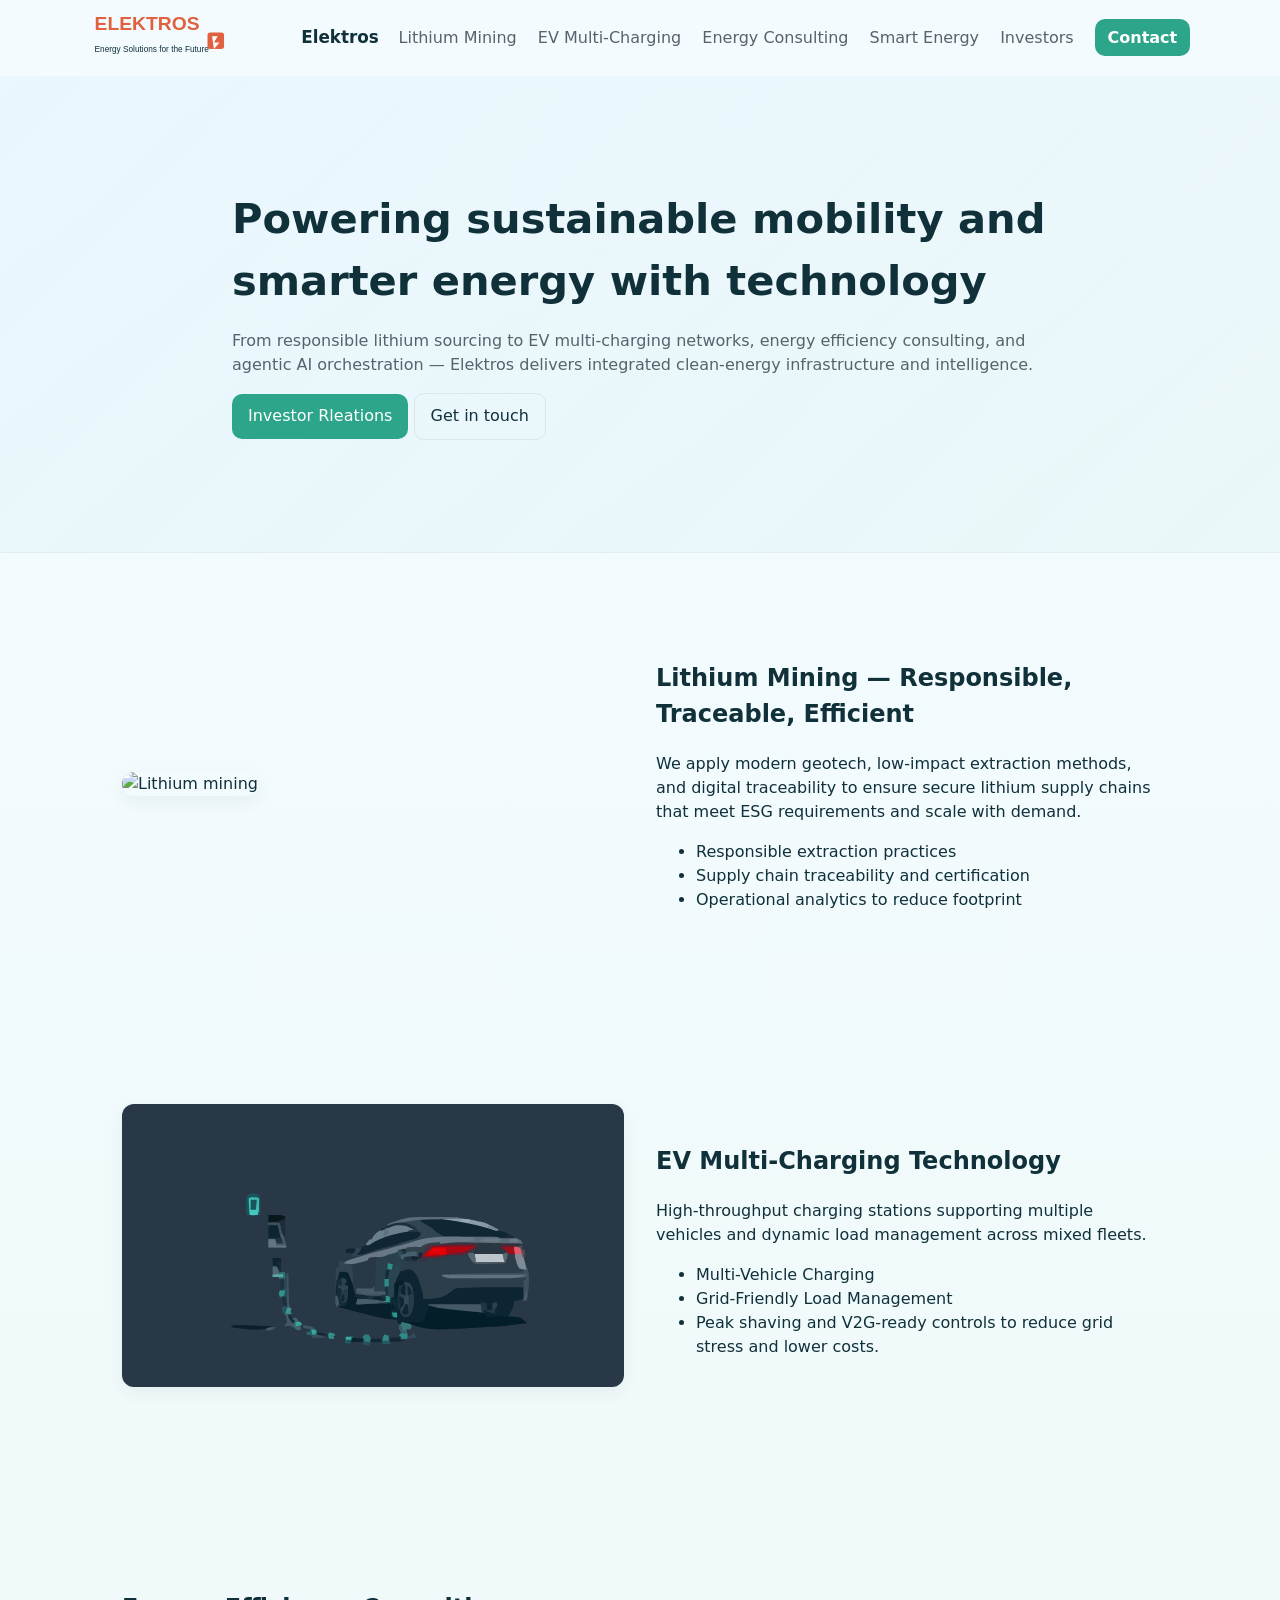
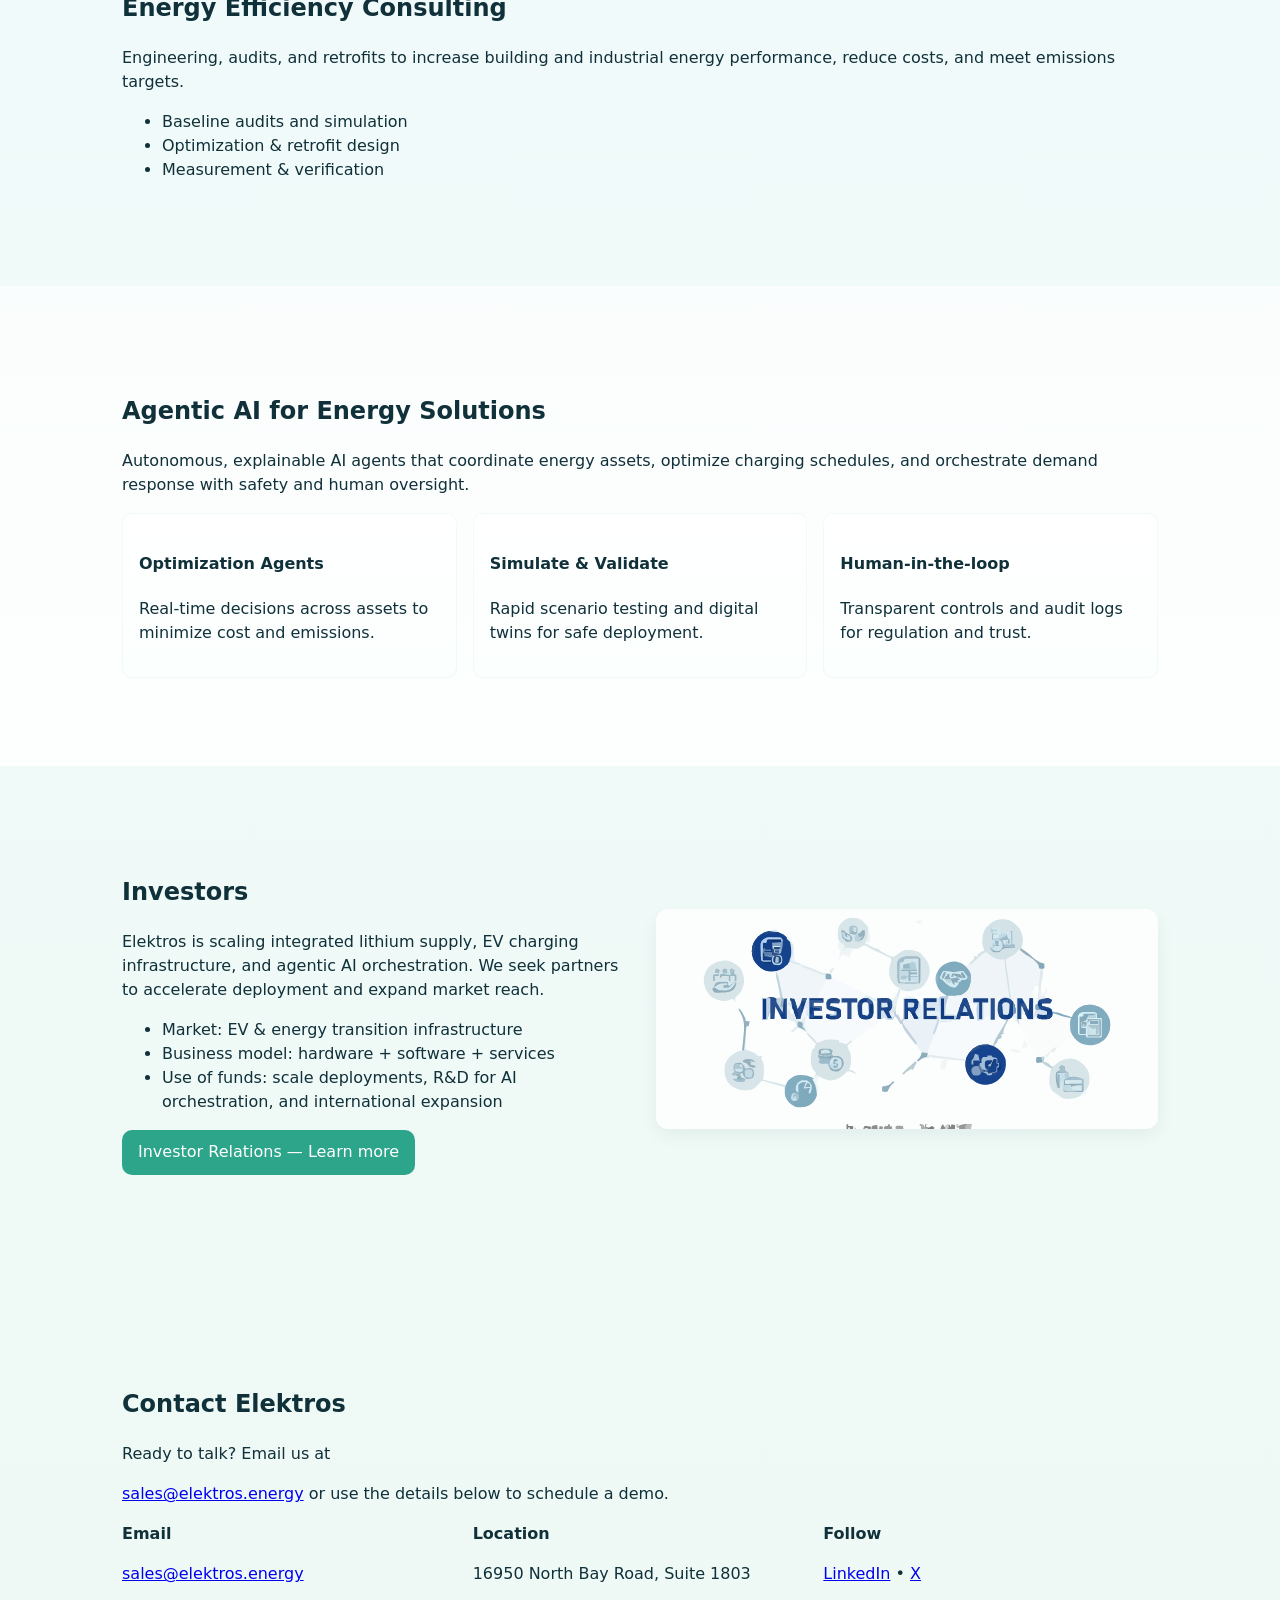
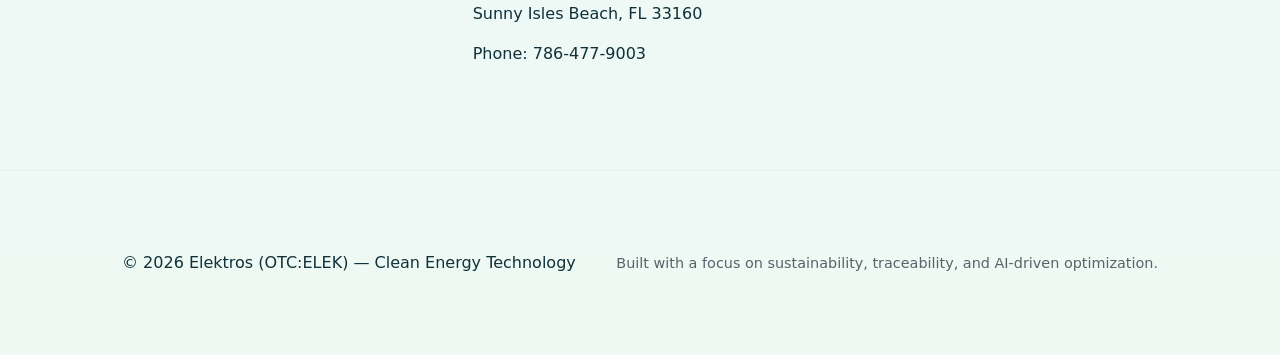
==== index.html @ c6bb8b25 "Replace 'Agentic AI' link with 'Smart Energy'" ====
<!doctype html>
<html lang="en">
<head>
  <meta charset="utf-8" />
  <meta name="viewport" content="width=device-width,initial-scale=1" />
  <title>Elektros — Clean Energy Technology</title>
  <meta name="description" content="Elektros — Lithium mining, EV multi-charging solutions, energy efficiency consulting, and agentic AI for energy optimization." />
  <link rel="stylesheet" href="assets/styles.css" />
  <link rel="icon" href="assets/favicon.svg" />
</head>
<body>
  <header class="site-header">
    <div class="container header-inner">
      <a class="brand" href="index.html">
        <img src="assets/logo.svg" alt="Elektros logo" class="logo" />
        <span class="brand-name">Elektros</span>
      </a>
      <nav class="nav">
        <a href="#lithium">Lithium Mining</a>
        <a href="#ev">EV Multi-Charging</a>
        <a href="#consulting">Energy Consulting</a>
        <a href="smart-energy.html">Smart Energy</a>
        <a href="investors.html">Investors</a>
        <a class="cta" href="#contact">Contact</a>
      </nav>
    </div>
  </header>

  <main>
    <section id="home" class="hero">
      <div class="container hero-inner">
        <h1>Powering sustainable mobility and smarter energy with technology</h1>
        <p class="lead">From responsible lithium sourcing to EV multi-charging networks, energy efficiency consulting, and agentic AI orchestration — Elektros delivers integrated clean-energy infrastructure and intelligence.</p>
        <div class="hero-cta">
          <a class="btn btn-primary" href="#investors">Investor Rleations</a>
          <a class="btn btn-outline" href="#contact">Get in touch</a>
        </div>
      </div>
    </section>

    <section id="lithium" class="section">
      <div class="container split">
        <div class="split-image" aria-hidden="true">
          <img src="assets/logo1.svg" alt="Lithium mining" />
        </div>
        <div class="split-content">
          <h2>Lithium Mining — Responsible, Traceable, Efficient</h2>
          <p>We apply modern geotech, low-impact extraction methods, and digital traceability to ensure secure lithium supply chains that meet ESG requirements and scale with demand.</p>
          <ul>
            <li>Responsible extraction practices</li>
            <li>Supply chain traceability and certification</li>
            <li>Operational analytics to reduce footprint</li>
          </ul>
        </div>
      </div>
    </section>

        <section id="ev" class="section">
      <div class="container split">
        <div class="split-image" aria-hidden="true">
          <img src="assets/ev-patent.svg" alt="EV charging" />
        </div>
        <div class="split-content">
          <h2>EV Multi-Charging Technology</h2>
          <p>High-throughput charging stations supporting multiple vehicles and dynamic load management across mixed fleets.</p>
          <ul>
            <li>Multi-Vehicle Charging</li>
            <li>Grid-Friendly Load Management</li>
            <li>Peak shaving and V2G-ready controls to reduce grid stress and lower costs.</li>
          </ul>
        </div>
      </div>
    </section>

    <section id="consulting" class="section">
      <div class="container">
        <h2>Energy Efficiency Consulting</h2>
        <p>Engineering, audits, and retrofits to increase building and industrial energy performance, reduce costs, and meet emissions targets.</p>
        <ul>
          <li>Baseline audits and simulation</li>
          <li>Optimization & retrofit design</li>
          <li>Measurement & verification</li>
        </ul>
      </div>
    </section>

    <section id="ai" class="section alt">
      <div class="container">
        <h2>Agentic AI for Energy Solutions</h2>
        <p>Autonomous, explainable AI agents that coordinate energy assets, optimize charging schedules, and orchestrate demand response with safety and human oversight.</p>
        <div class="features">
          <div class="feature">
            <h4>Optimization Agents</h4>
            <p>Real-time decisions across assets to minimize cost and emissions.</p>
          </div>
          <div class="feature">
            <h4>Simulate & Validate</h4>
            <p>Rapid scenario testing and digital twins for safe deployment.</p>
          </div>
          <div class="feature">
            <h4>Human-in-the-loop</h4>
            <p>Transparent controls and audit logs for regulation and trust.</p>
          </div>
        </div>
      </div>
    </section>

    <!-- Investors section (summary) -->
    <section id="investors" class="section investors-section">
      <div class="container split">
        <div class="split-content">
          <h2>Investors</h2>
          <p>Elektros is scaling integrated lithium supply, EV charging infrastructure, and agentic AI orchestration. We seek partners to accelerate deployment and expand market reach.</p>
          <ul>
            <li>Market: EV & energy transition infrastructure</li>
            <li>Business model: hardware + software + services</li>
            <li>Use of funds: scale deployments, R&D for AI orchestration, and international expansion</li>
          </ul>
          <p><a class="btn btn-primary" href="investors.html">Investor Relations — Learn more</a></p>
        </div>
        <div class="split-image" aria-hidden="true">
          <img src="assets/elek-investors.svg" alt="Investors" />
        </div>
      </div>
    </section>

    <section id="contact" class="section contact">
      <div class="container">
        <h2>Contact Elektros</h2>
        <p>Ready to talk? Email us at <p><a href="mailto:sales@elektros.energy">sales@elektros.energy</a> or use the details below to schedule a demo.</p>
        <div class="contact-grid">
          <div>
            <strong>Email</strong>
            <p><a href="mailto:sales@elektros.energy">sales@elektros.energy</a></p>
          </div>
          <div>
            <strong>Location</strong>
            <p>16950 North Bay Road, Suite 1803</p><p></p>Sunny Isles Beach, FL 33160</p><p>Phone: 786-477-9003</p>
          </div>
          <div>
            <strong>Follow</strong>
            <p><a href="#" aria-label="LinkedIn">LinkedIn</a> • <a href="#" aria-label="Twitter">X</a></p>
          </div>
        </div>
      </div>
    </section>
  </main>

  <footer class="site-footer">
    <div class="container footer-inner">
      <p>© <span id="year"></span> Elektros (OTC:ELEK) — Clean Energy Technology</p>
      <p class="small">Built with a focus on sustainability, traceability, and AI-driven optimization.</p>
    </div>
  </footer>

  <script src="assets/script.js"></script>
</body>
</html>
---- assets/styles.css ----
:root{
  --bg:#f3fbff; /* very faint sky blue background */
  --card:#ffffff;
  --accent-1:#2ca58a; /* light green - primary energy/positive accent */
  --accent-2:#7cccf0; /* faint sky blue accent */
  --text:#10303a;
  --muted:#55636b;
  --radius:12px;
  --container:1100px;
  font-family: Inter, system-ui, -apple-system, "Segoe UI", Roboto, "Helvetica Neue", Arial;
}

*{box-sizing:border-box}
body{
  margin:0;
  color:var(--text);
  background:linear-gradient(180deg,var(--bg) 0%, #eef9f4 100%);
  -webkit-font-smoothing:antialiased;
  -moz-osx-font-smoothing:grayscale;
  line-height:1.5;
}

.container{
  max-width:var(--container);
  margin:0 auto;
  padding:2rem;
}

/* header */
.site-header{background:transparent; position:sticky; top:0; z-index:20}
.header-inner{display:flex;align-items:center;justify-content:space-between;padding:1rem 0}
.brand{display:flex;align-items:center;text-decoration:none;color:inherit}
.logo{height:44px;margin-right:.6rem}
.brand-name{font-weight:700;font-size:1.05rem}
.nav a{margin-left:1rem;text-decoration:none;color:var(--muted)}
.nav .cta{background:var(--accent-1);color:white;padding:.55rem .8rem;border-radius:10px;margin-left:1rem;font-weight:600}

/* hero */
.hero{padding:5rem 0;background:linear-gradient(135deg, rgba(124,204,240,0.08), rgba(44,165,138,0.04));border-bottom:1px solid rgba(16,48,58,0.04)}
.hero-inner{max-width:880px}
.hero h1{font-size:clamp(1.6rem,3.5vw,2.6rem);margin:0 0 .6rem}
.lead{color:var(--muted);margin-bottom:1rem}
.btn{display:inline-block;text-decoration:none;border-radius:10px;padding:.65rem 1rem}
.btn-primary{background:var(--accent-1);color:white}
.btn-outline{border:1px solid rgba(16,48,58,0.08);color:var(--text)}

/* sections */
.section{padding:3.5rem 0}
.section.alt{background:linear-gradient(180deg, rgba(255,255,255,0.7), rgba(255,255,255,0.9))}
.split{display:flex;gap:2rem;align-items:center}
.split-image img{width:100%;border-radius:12px;box-shadow:0 6px 18px rgba(16,48,58,0.06)}
.split-content{flex:1}
.split-image{flex:1}

/* cards */
.cards .card-grid{display:grid;grid-template-columns:repeat(auto-fit,minmax(220px,1fr));gap:1rem;margin-top:1rem}
.card{background:var(--card);padding:1rem;border-radius:12px;box-shadow:0 6px 18px rgba(16,48,58,0.04)}

/* features */
.features{display:flex;gap:1rem;flex-wrap:wrap}
.feature{flex:1;min-width:200px;background:linear-gradient(180deg,#fff,#fbfffe);padding:1rem;border-radius:10px;border:1px solid rgba(44,165,138,0.06)}

/* contact */
.contact-grid{display:grid;grid-template-columns:repeat(auto-fit,minmax(180px,1fr));gap:1rem;margin-top:1rem}

/* investors specific */
.investors-section .split-content ul {margin-top:1rem}
.investors-section .split-image img {max-height:220px;object-fit:cover}

/* footer */
.site-footer{padding:2rem 0;background:transparent;border-top:1px solid rgba(16,48,58,0.04)}
.footer-inner{display:flex;justify-content:space-between;align-items:center;gap:1rem;flex-wrap:wrap}
.small{color:var(--muted);font-size:.9rem}

/* responsive */
@media (max-width:900px){
  .split{flex-direction:column}
  .nav{display:none}
  .container{padding:1rem}
}
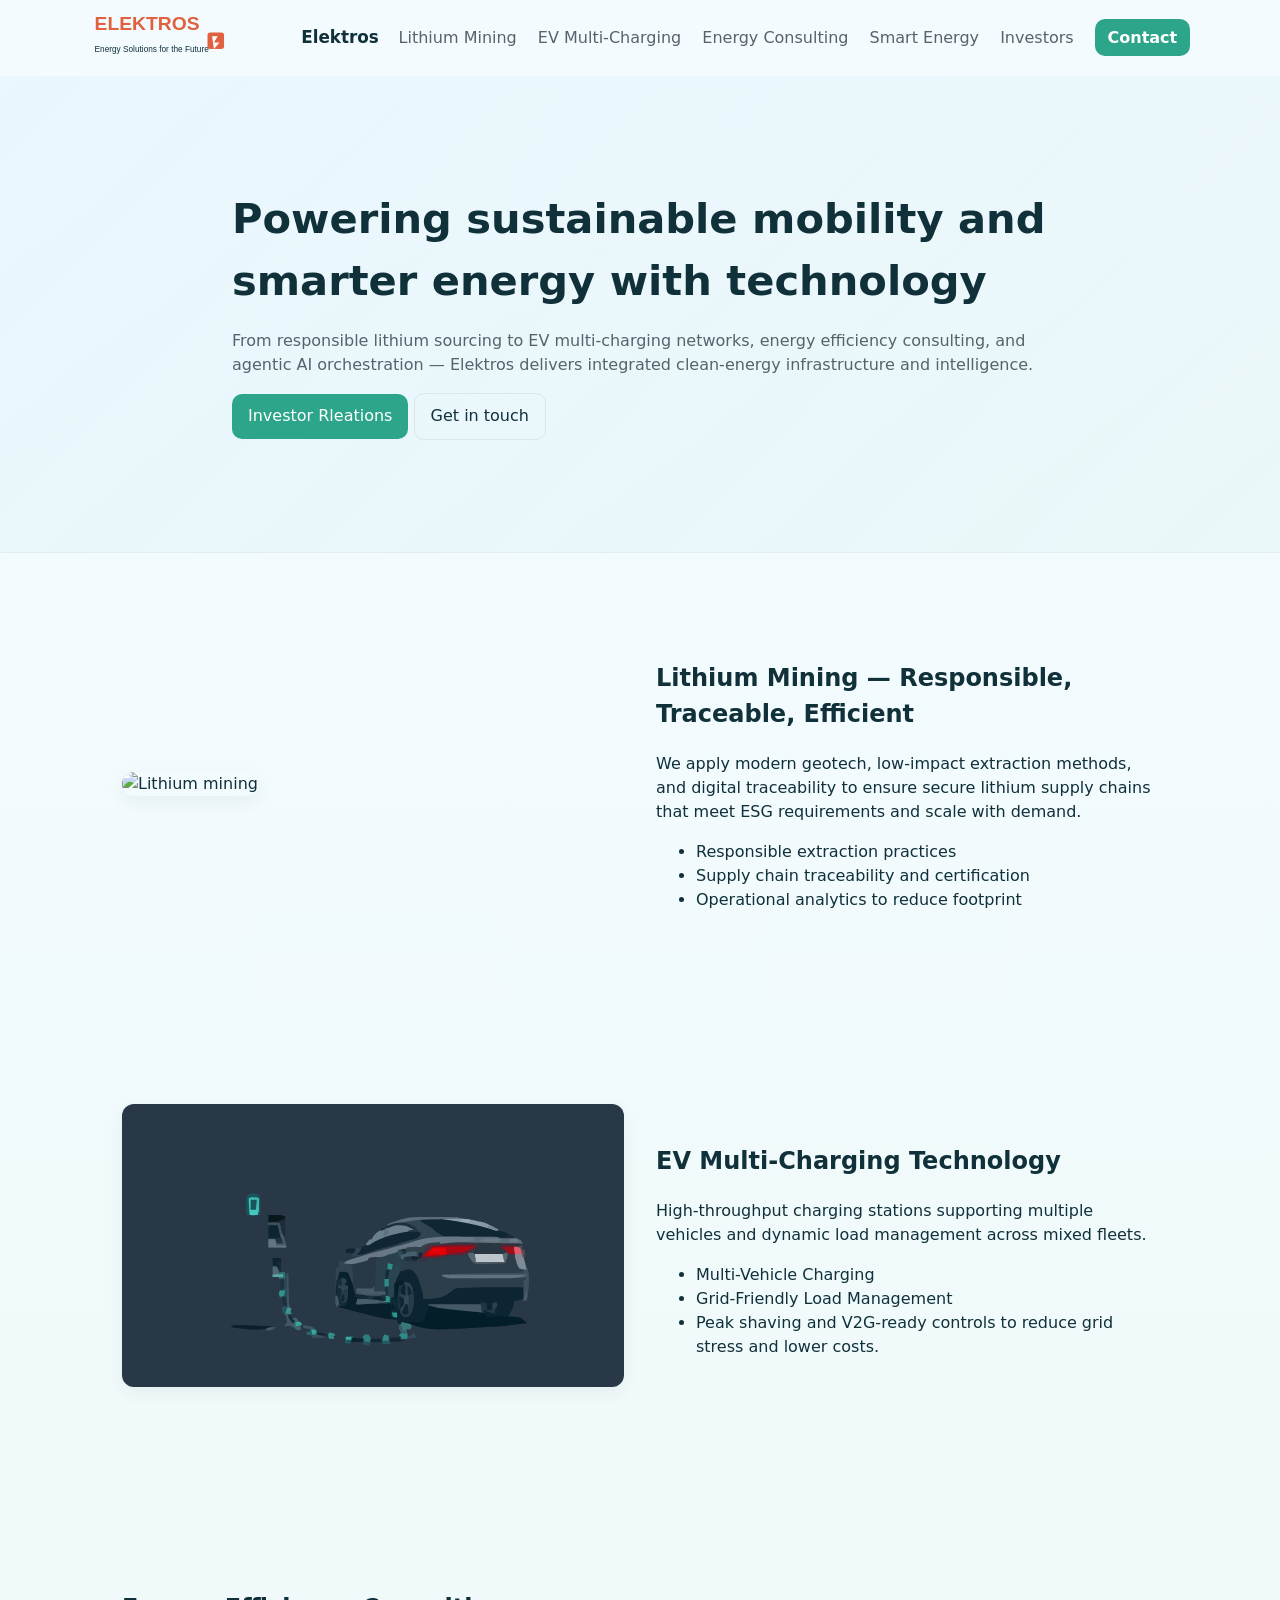
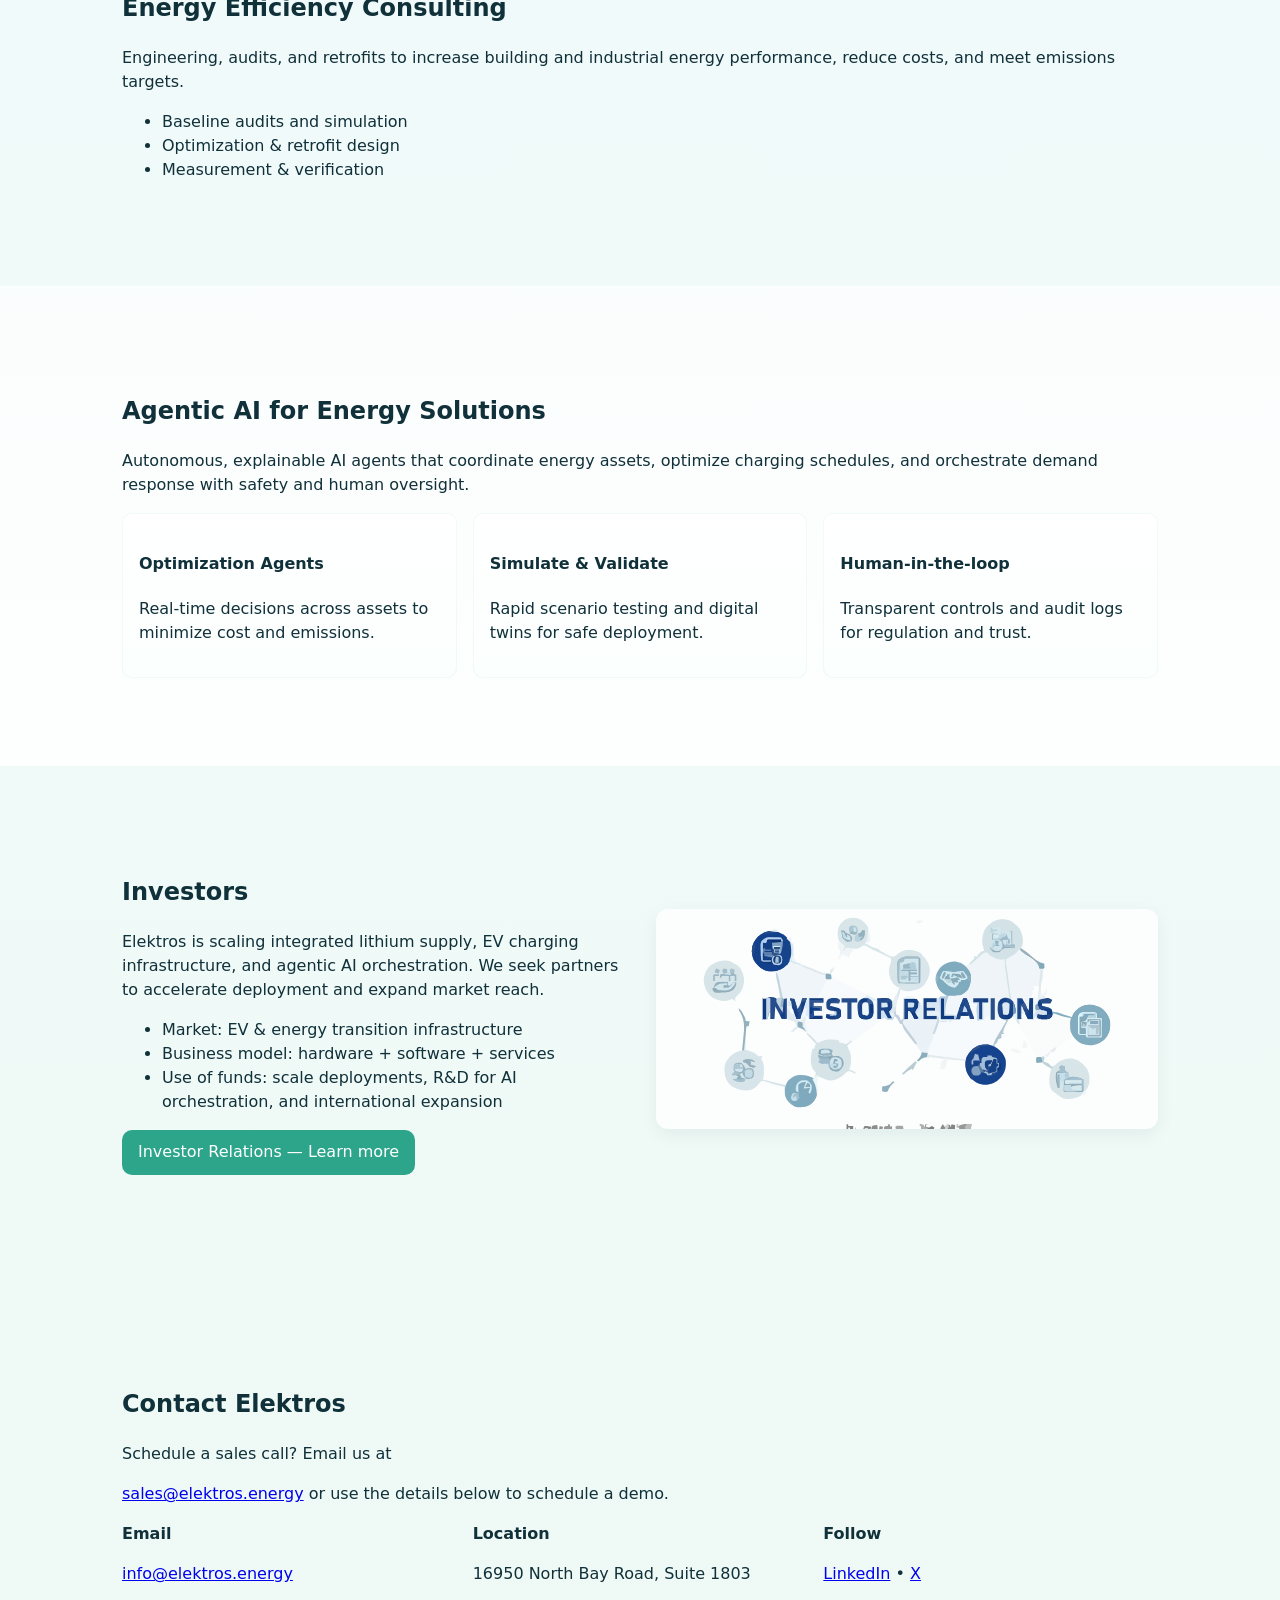
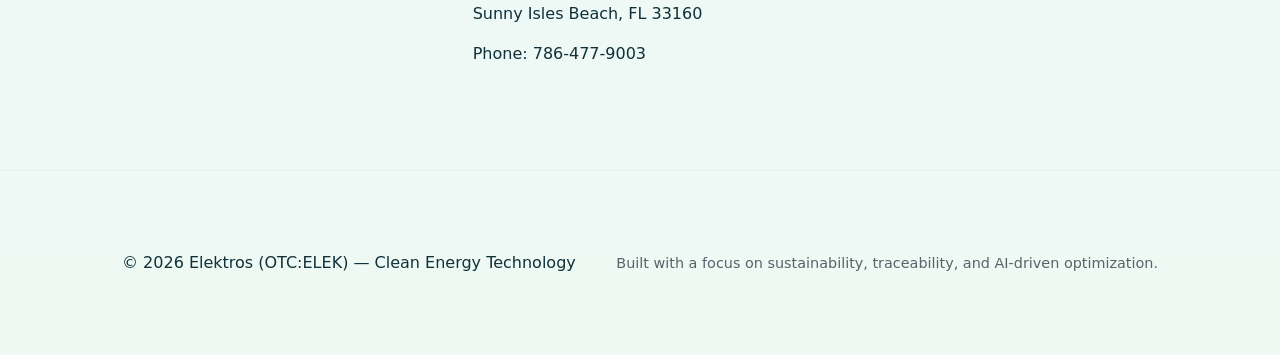
==== commit c43a7f32: "Update index.html" ====
--- a/index.html
+++ b/index.html
@@ -1,6 +1,15 @@
 <!doctype html>
 <html lang="en">
 <head>
+  <!-- Google tag (gtag.js) -->
+<script async src="https://www.googletagmanager.com/gtag/js?id=G-2PX22MKM0C"></script>
+<script>
+  window.dataLayer = window.dataLayer || [];
+  function gtag(){dataLayer.push(arguments);}
+  gtag('js', new Date());
+
+  gtag('config', 'G-2PX22MKM0C');
+</script>
   <meta charset="utf-8" />
   <meta name="viewport" content="width=device-width,initial-scale=1" />
   <title>Elektros — Clean Energy Technology</title>
@@ -127,11 +136,11 @@
     <section id="contact" class="section contact">
       <div class="container">
         <h2>Contact Elektros</h2>
-        <p>Ready to talk? Email us at <p><a href="mailto:sales@elektros.energy">sales@elektros.energy</a> or use the details below to schedule a demo.</p>
+        <p>Schedule a sales call? Email us at <p><a href="mailto:sales@elektros.energy">sales@elektros.energy</a> or use the details below to schedule a demo.</p>
         <div class="contact-grid">
           <div>
             <strong>Email</strong>
-            <p><a href="mailto:sales@elektros.energy">sales@elektros.energy</a></p>
+            <p><a href="mailto:elektrosinc@gmail.com">info@elektros.energy</a></p>
           </div>
           <div>
             <strong>Location</strong>
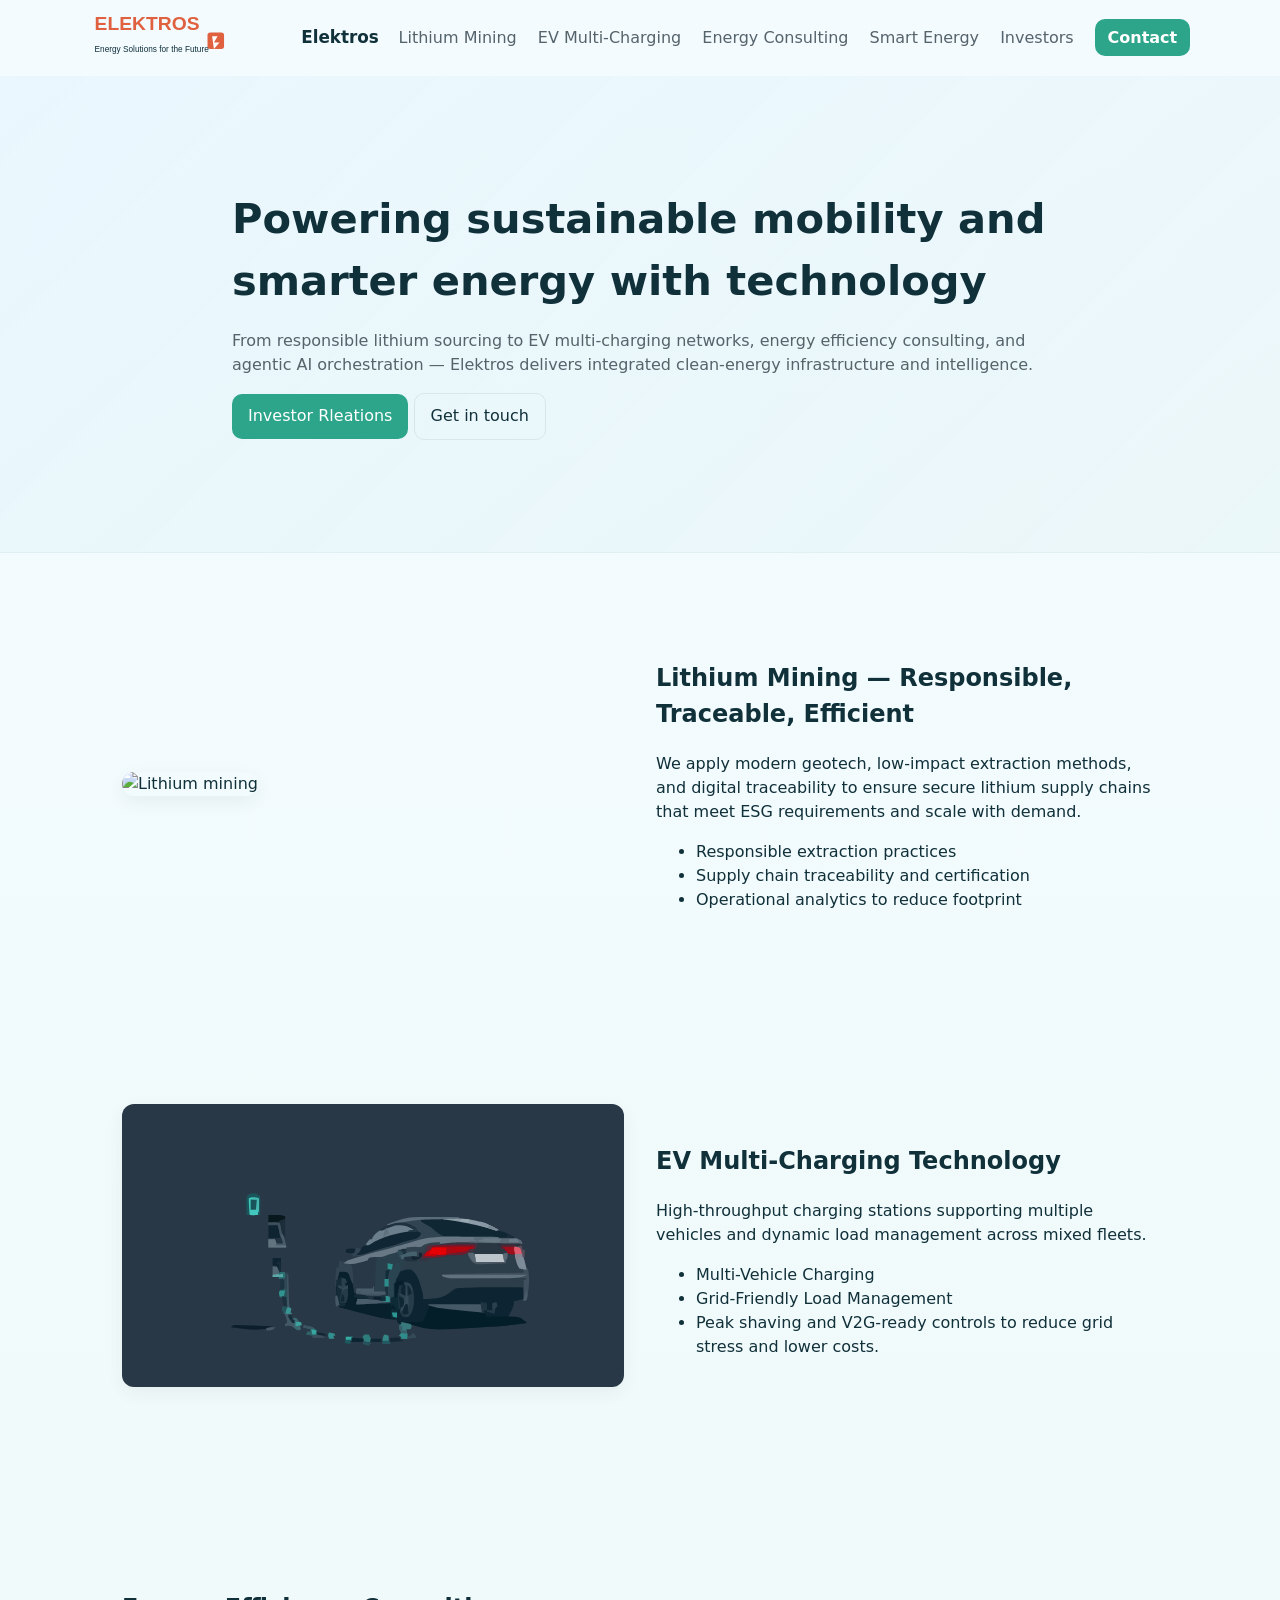
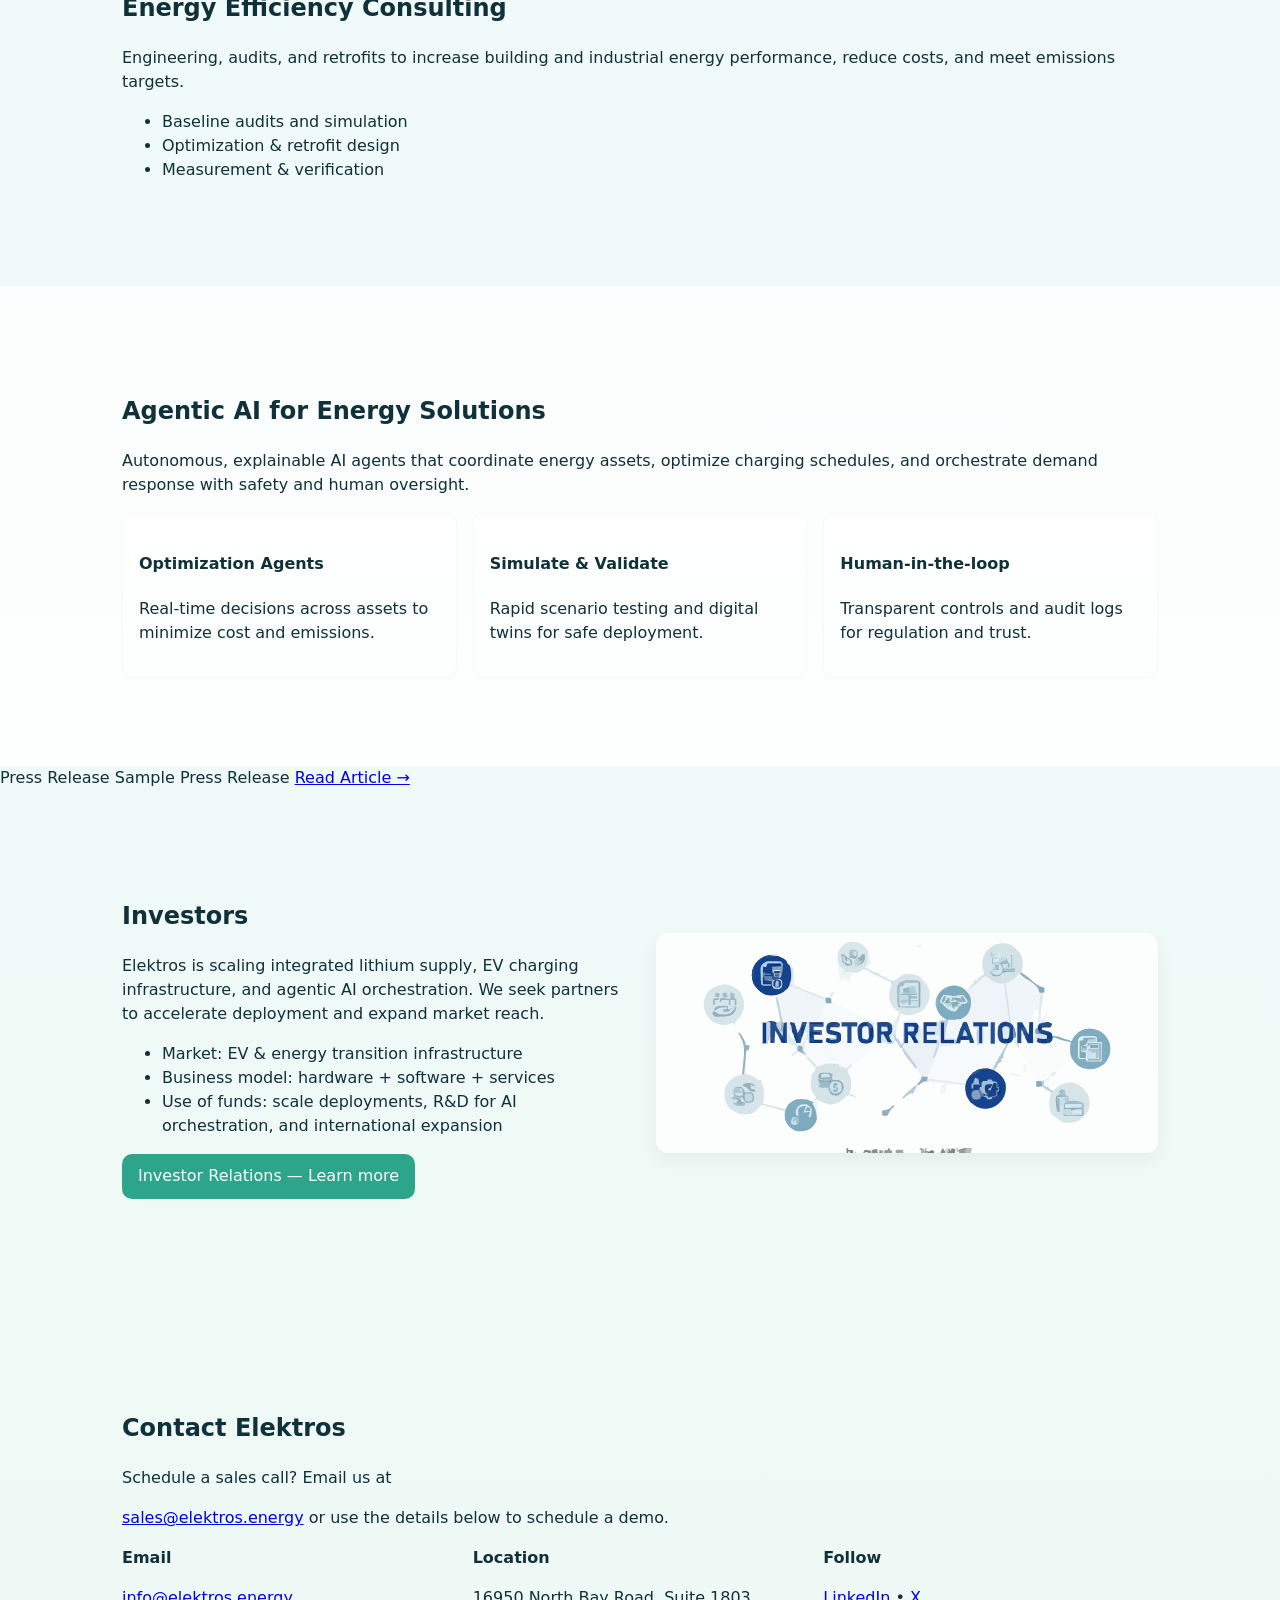
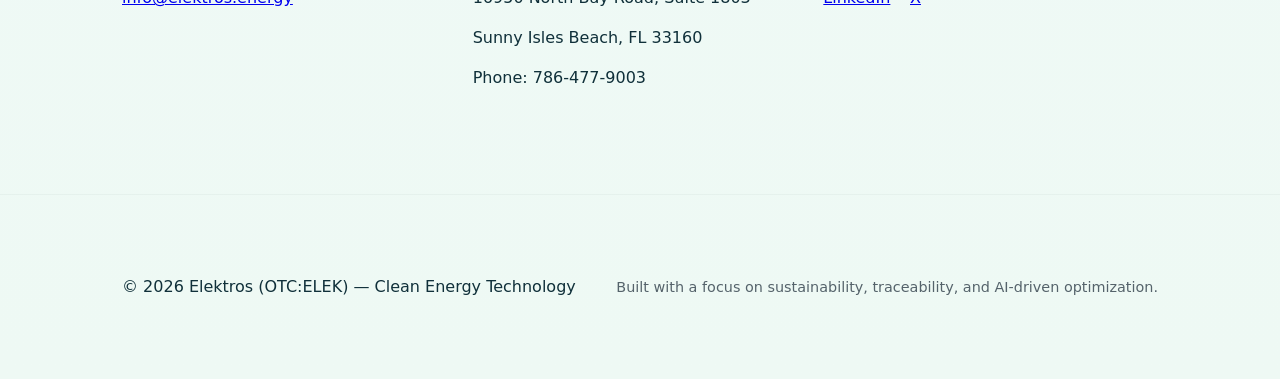
==== commit f3a7926c: "Add news and press release block to index.html" ====
--- a/index.html
+++ b/index.html
@@ -114,6 +114,13 @@
       </div>
     </section>
 
+    <!-- News & Press Release Block -->
+<div class="news-highlight-block">
+  <span class="news-tag">Press Release</span>
+  <span class="news-headline">Sample Press Release</span>
+  <a href="#" class="news-link" target="_blank" rel="noopener noreferrer">Read Article →</a>
+</div>
+    
     <!-- Investors section (summary) -->
     <section id="investors" class="section investors-section">
       <div class="container split">
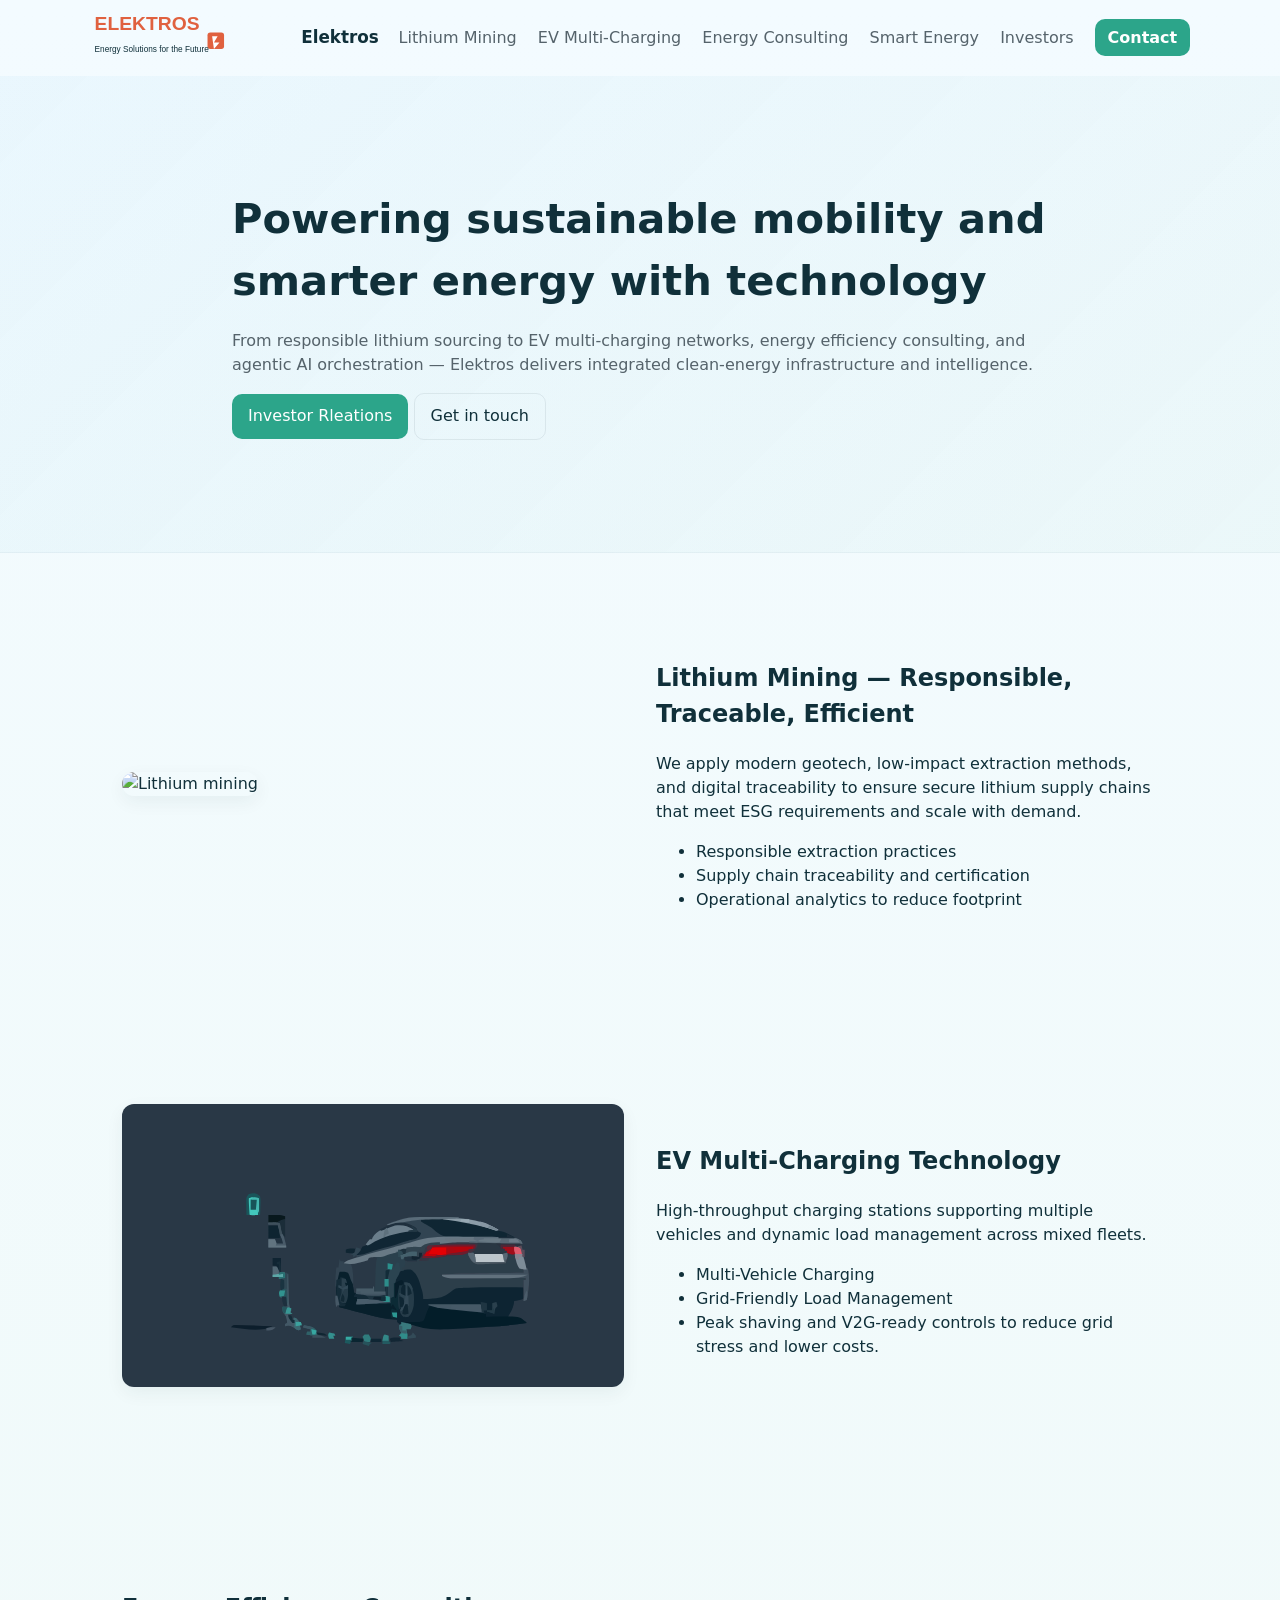
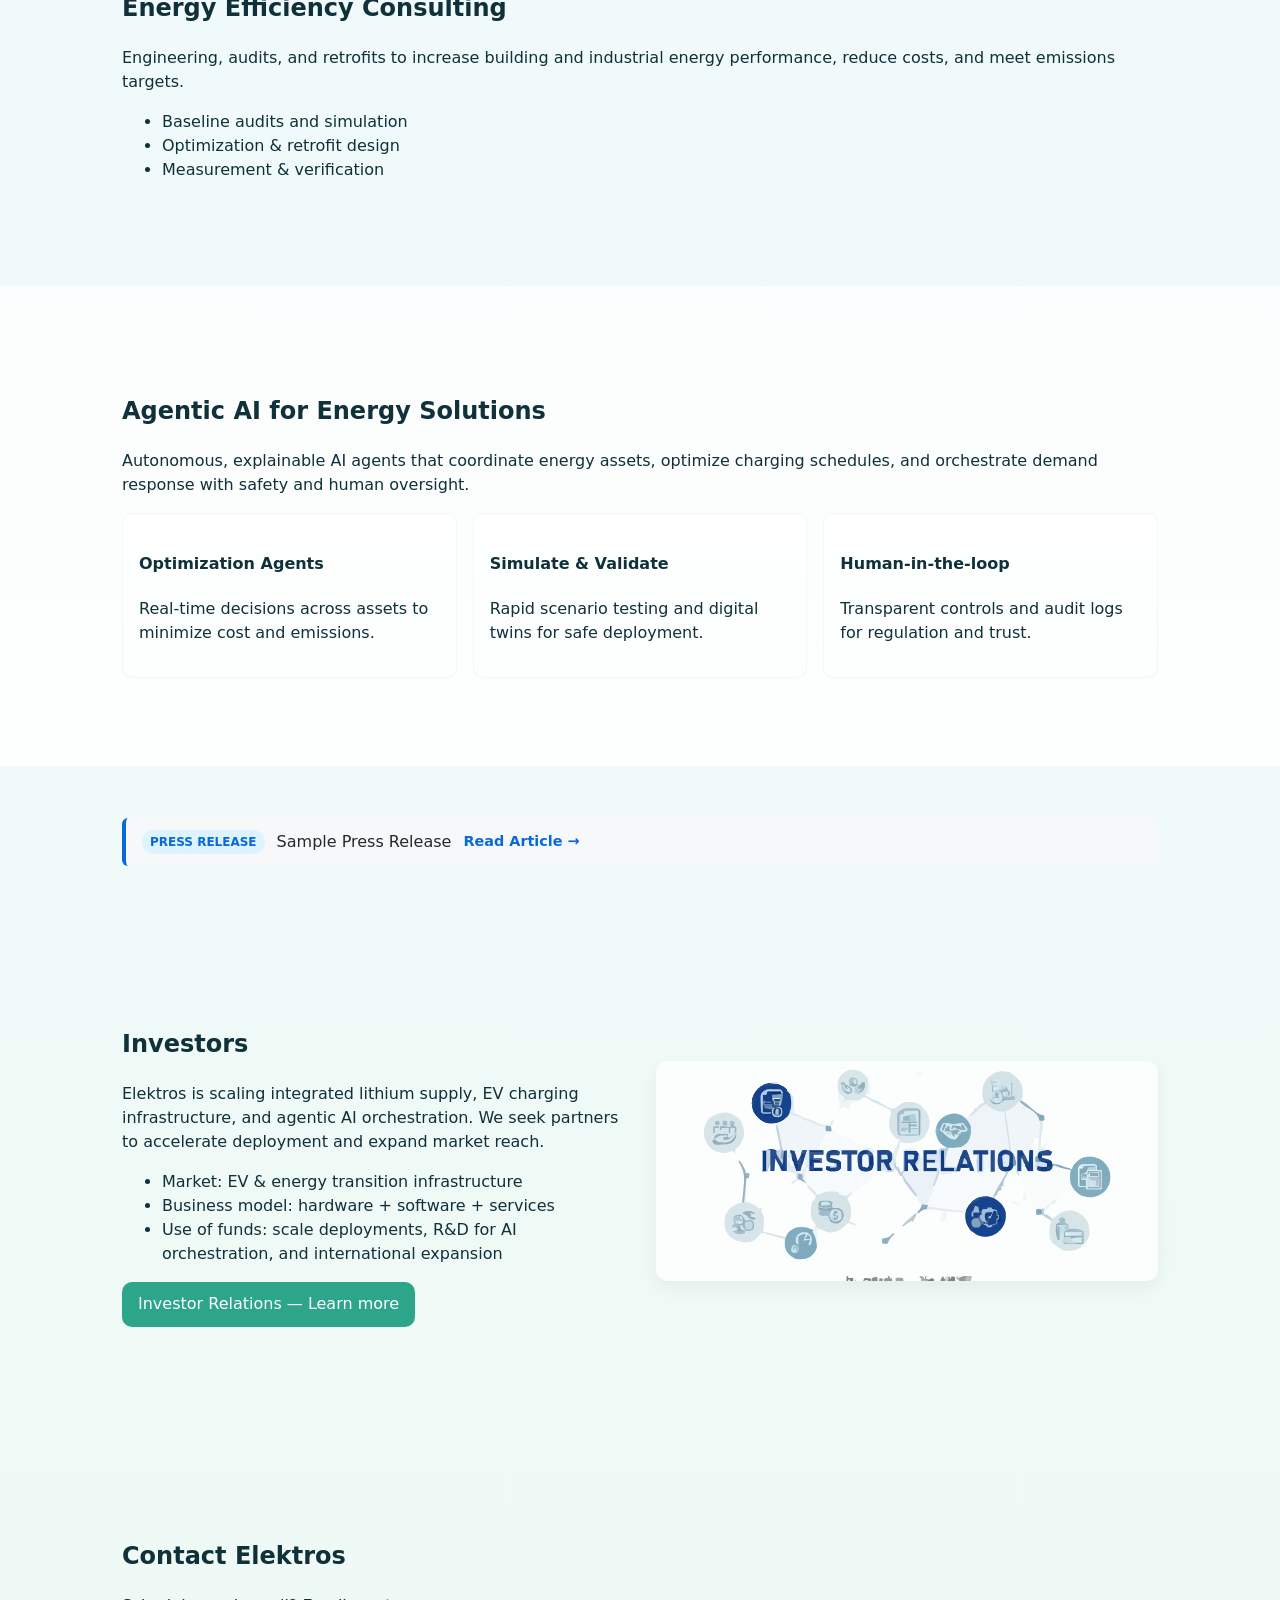
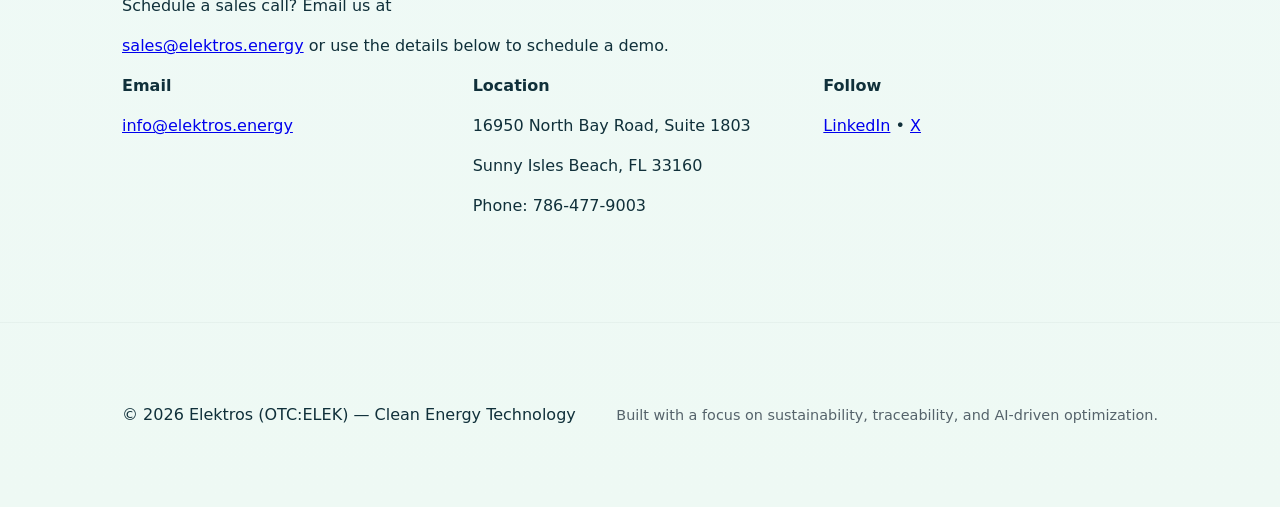
==== commit 03312e68: "Update news block with aligned press release container Replaced the old news block with a new, prope" ====
--- a/index.html
+++ b/index.html
@@ -114,11 +114,13 @@
       </div>
     </section>
 
-    <!-- News & Press Release Block -->
-<div class="news-highlight-block">
-  <span class="news-tag">Press Release</span>
-  <span class="news-headline">Sample Press Release</span>
-  <a href="#" class="news-link" target="_blank" rel="noopener noreferrer">Read Article →</a>
+<!-- News & Press Release Block (Properly Aligned Container) -->
+<div class="container">
+  <div style="display: flex; align-items: center; flex-wrap: wrap; gap: 12px; padding: 12px 16px; background-color: #f6f8fa; border-left: 4px solid #0969da; border-radius: 6px; margin: 20px 0;">
+    <span style="font-size: 0.75rem; font-weight: 600; text-transform: uppercase; background-color: #ddf4ff; color: #0969da; padding: 3px 8px; border-radius: 12px;">Press Release</span>
+    <span style="font-weight: 500; color: #24292f;">Sample Press Release</span>
+    <a href="#" target="_blank" rel="noopener noreferrer" style="color: #0969da; text-decoration: none; font-weight: 600; font-size: 0.9rem;">Read Article →</a>
+  </div>
 </div>
     
     <!-- Investors section (summary) -->
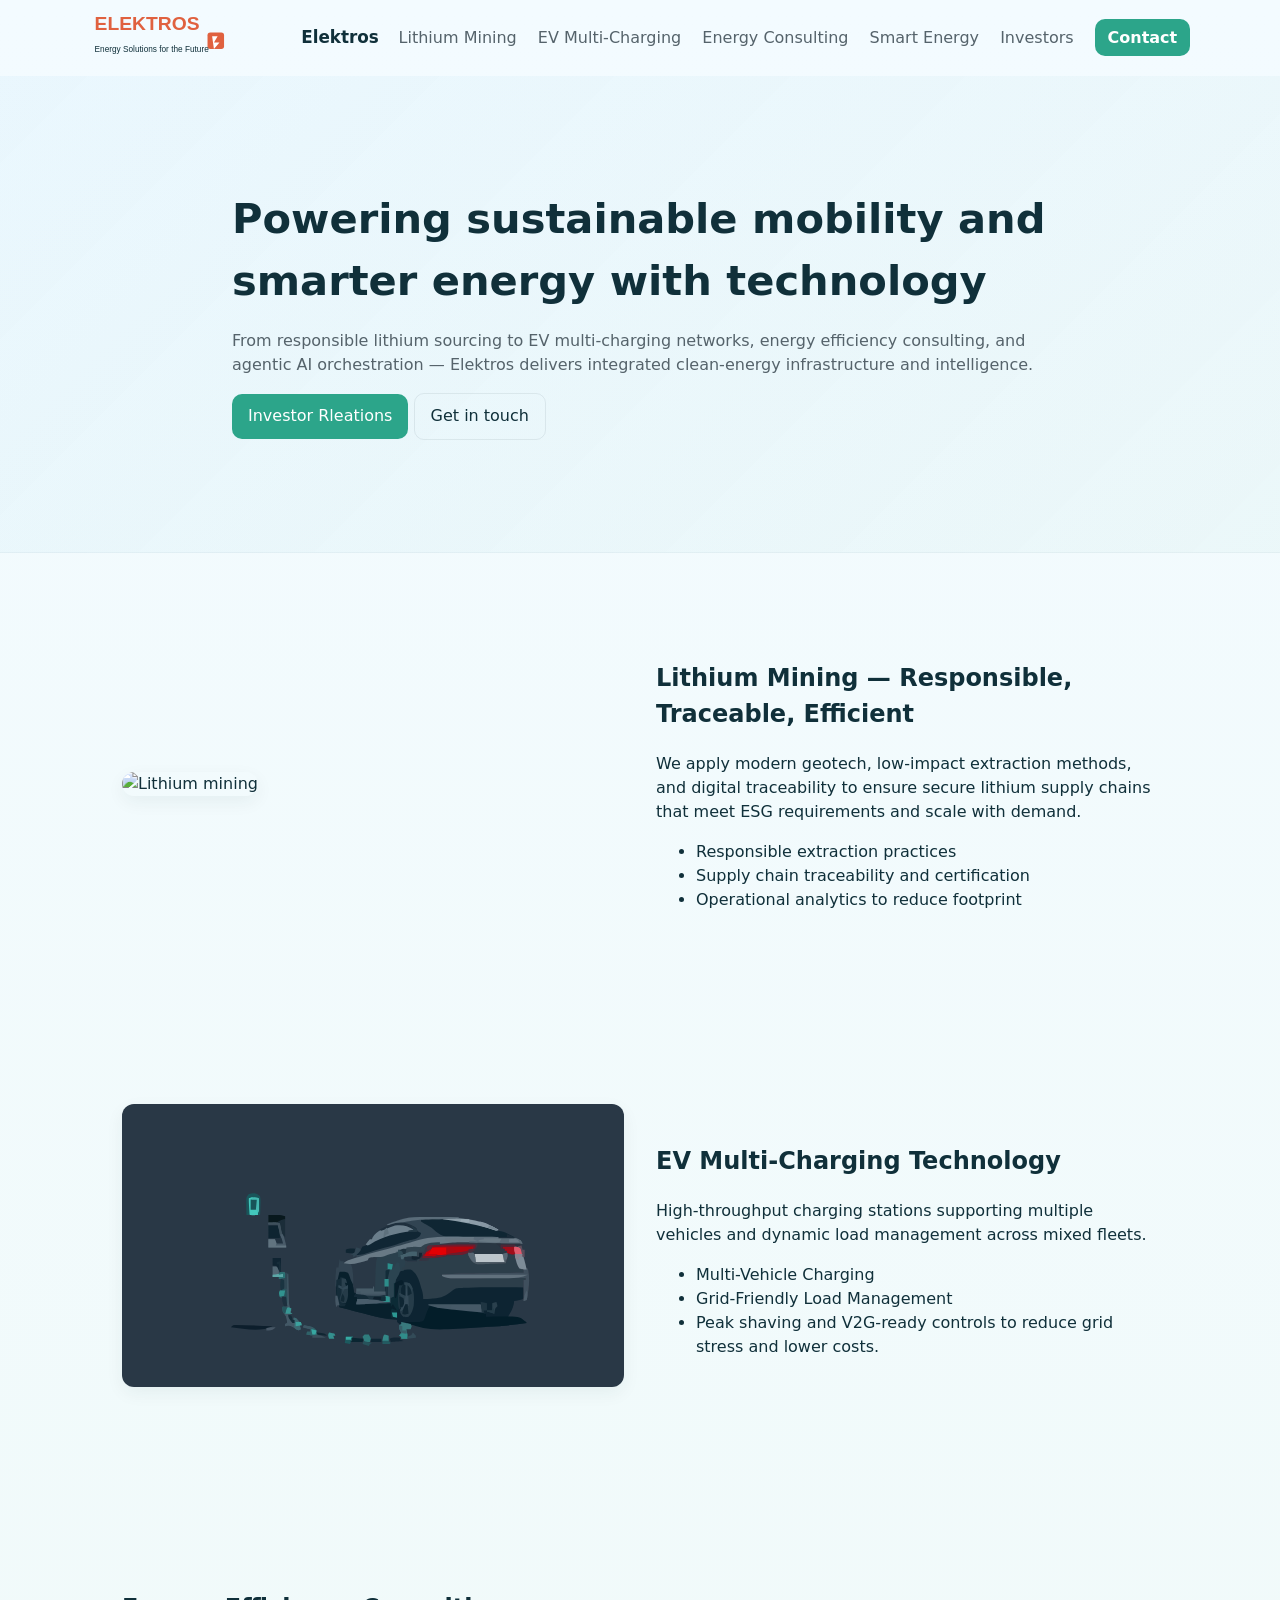
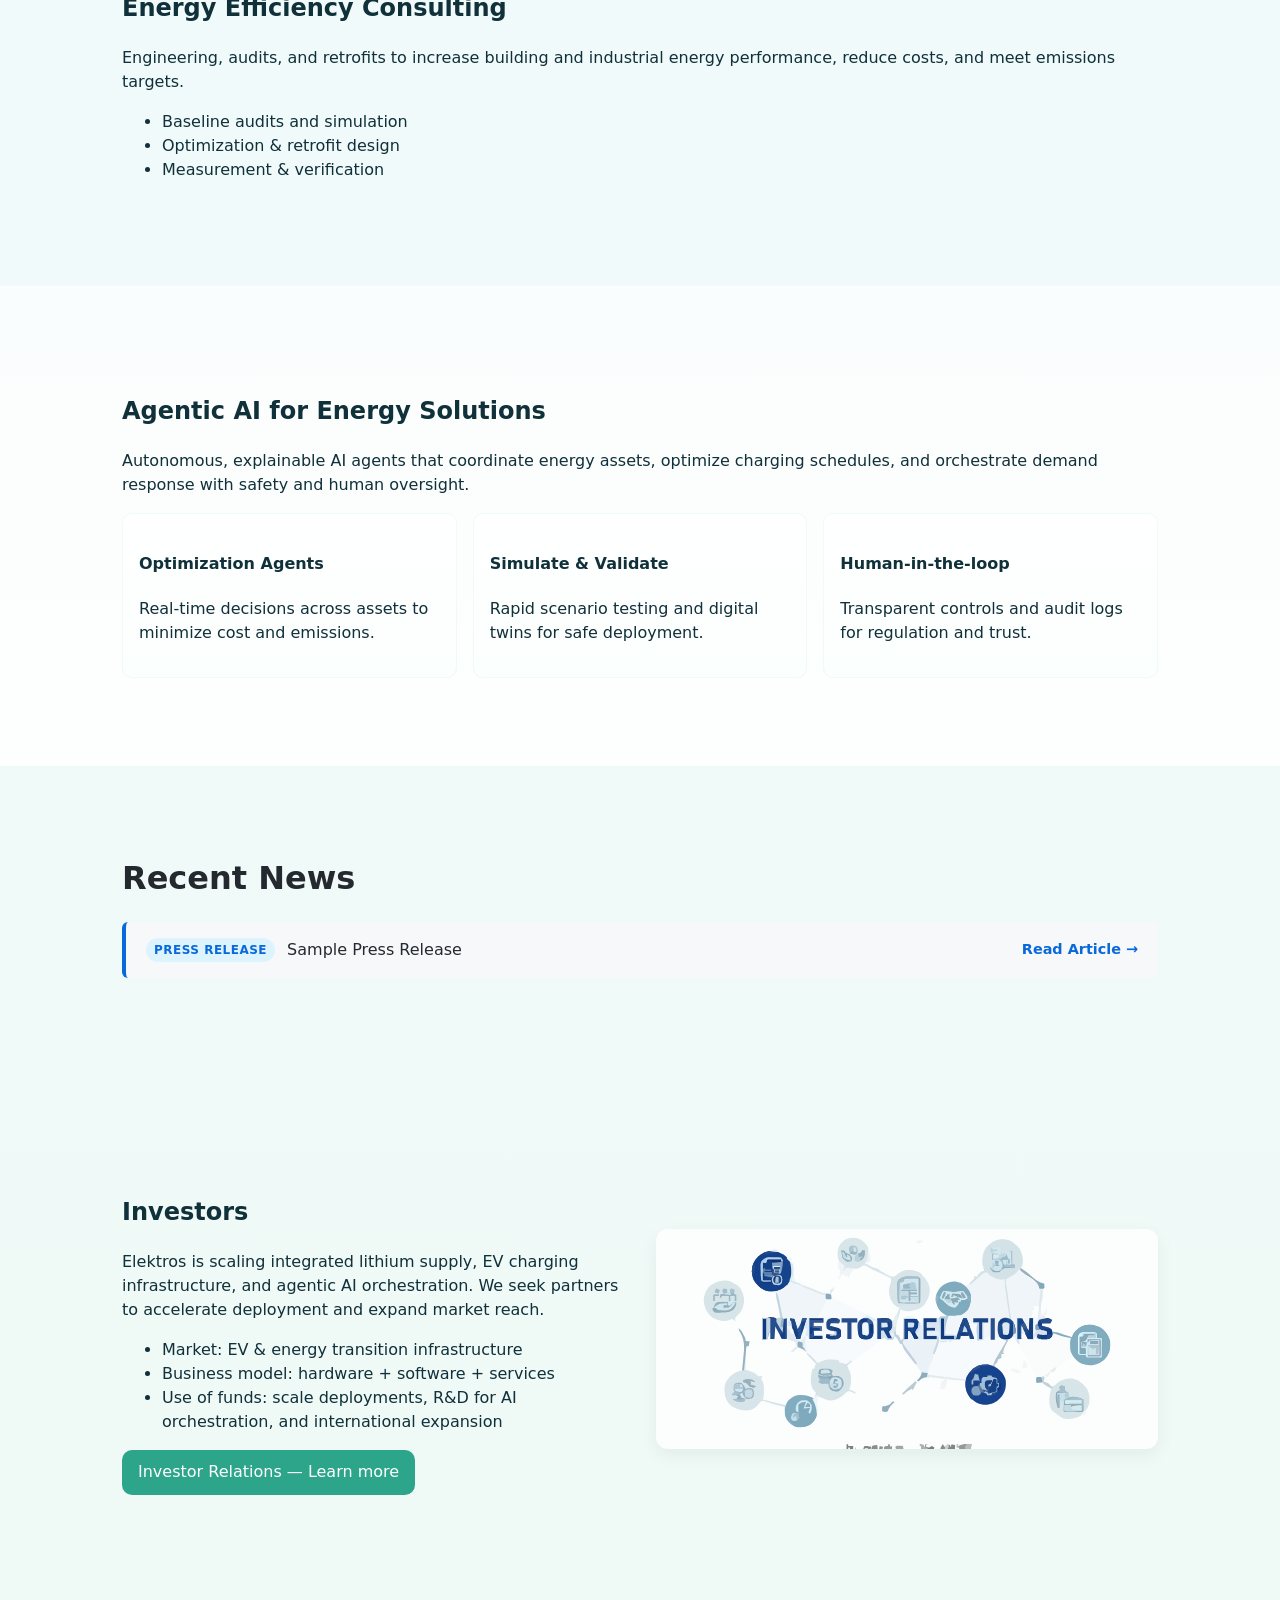
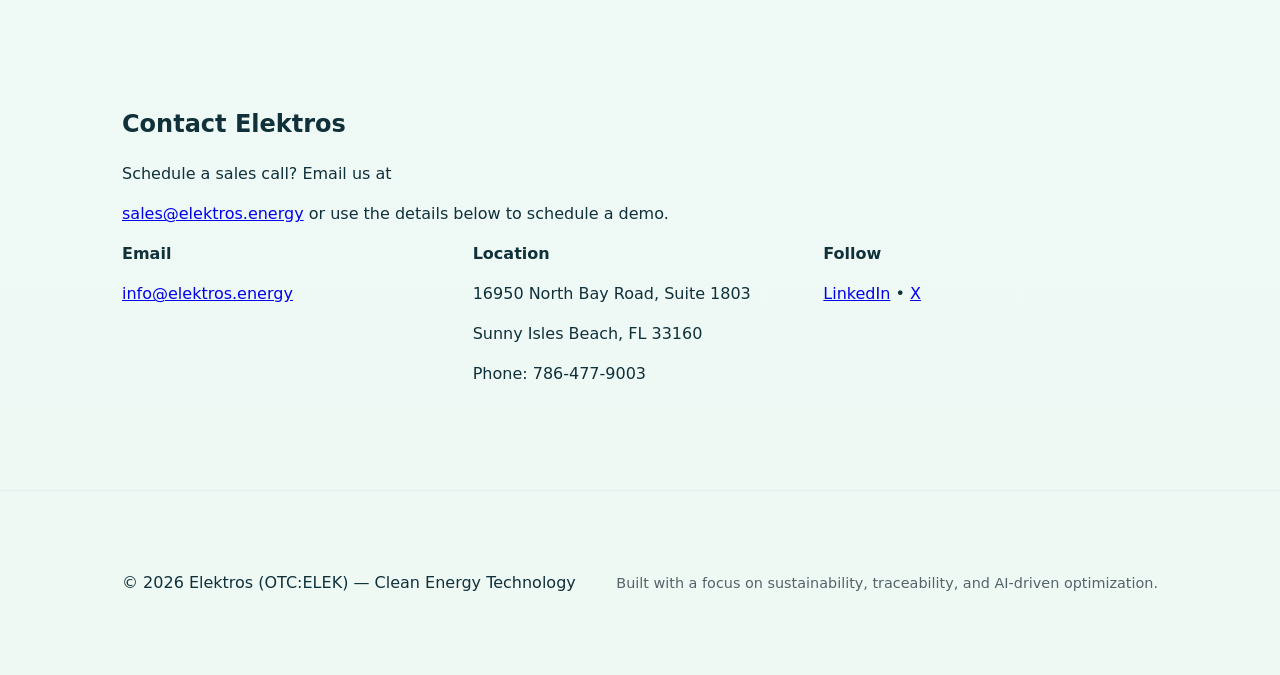
==== commit ab65944c: "Add Recent News section to index.html" ====
--- a/index.html
+++ b/index.html
@@ -114,14 +114,20 @@
       </div>
     </section>
 
-<!-- News & Press Release Block (Properly Aligned Container) -->
-<div class="container">
-  <div style="display: flex; align-items: center; flex-wrap: wrap; gap: 12px; padding: 12px 16px; background-color: #f6f8fa; border-left: 4px solid #0969da; border-radius: 6px; margin: 20px 0;">
-    <span style="font-size: 0.75rem; font-weight: 600; text-transform: uppercase; background-color: #ddf4ff; color: #0969da; padding: 3px 8px; border-radius: 12px;">Press Release</span>
-    <span style="font-weight: 500; color: #24292f;">Sample Press Release</span>
-    <a href="#" target="_blank" rel="noopener noreferrer" style="color: #0969da; text-decoration: none; font-weight: 600; font-size: 0.9rem;">Read Article →</a>
+<!-- Recent News Standalone Section -->
+<section id="news" class="section">
+  <div class="container">
+    
+    <h2 style="margin-top: 0; margin-bottom: 20px; font-size: 2rem; color: #24292f;">Recent News</h2>
+    
+    <div style="display: flex; align-items: center; flex-wrap: wrap; gap: 12px; padding: 16px 20px; background-color: #f6f8fa; border-left: 4px solid #0969da; border-radius: 6px; margin-bottom: 20px;">
+      <span style="font-size: 0.75rem; font-weight: 600; text-transform: uppercase; background-color: #ddf4ff; color: #0969da; padding: 3px 8px; border-radius: 12px; letter-spacing: 0.5px;">Press Release</span>
+      <span style="font-weight: 500; color: #24292f; flex-grow: 1;">Sample Press Release</span>
+      <a href="#" target="_blank" rel="noopener noreferrer" style="color: #0969da; text-decoration: none; font-weight: 600; font-size: 0.9rem;">Read Article →</a>
+    </div>
+
   </div>
-</div>
+</section>
     
     <!-- Investors section (summary) -->
     <section id="investors" class="section investors-section">
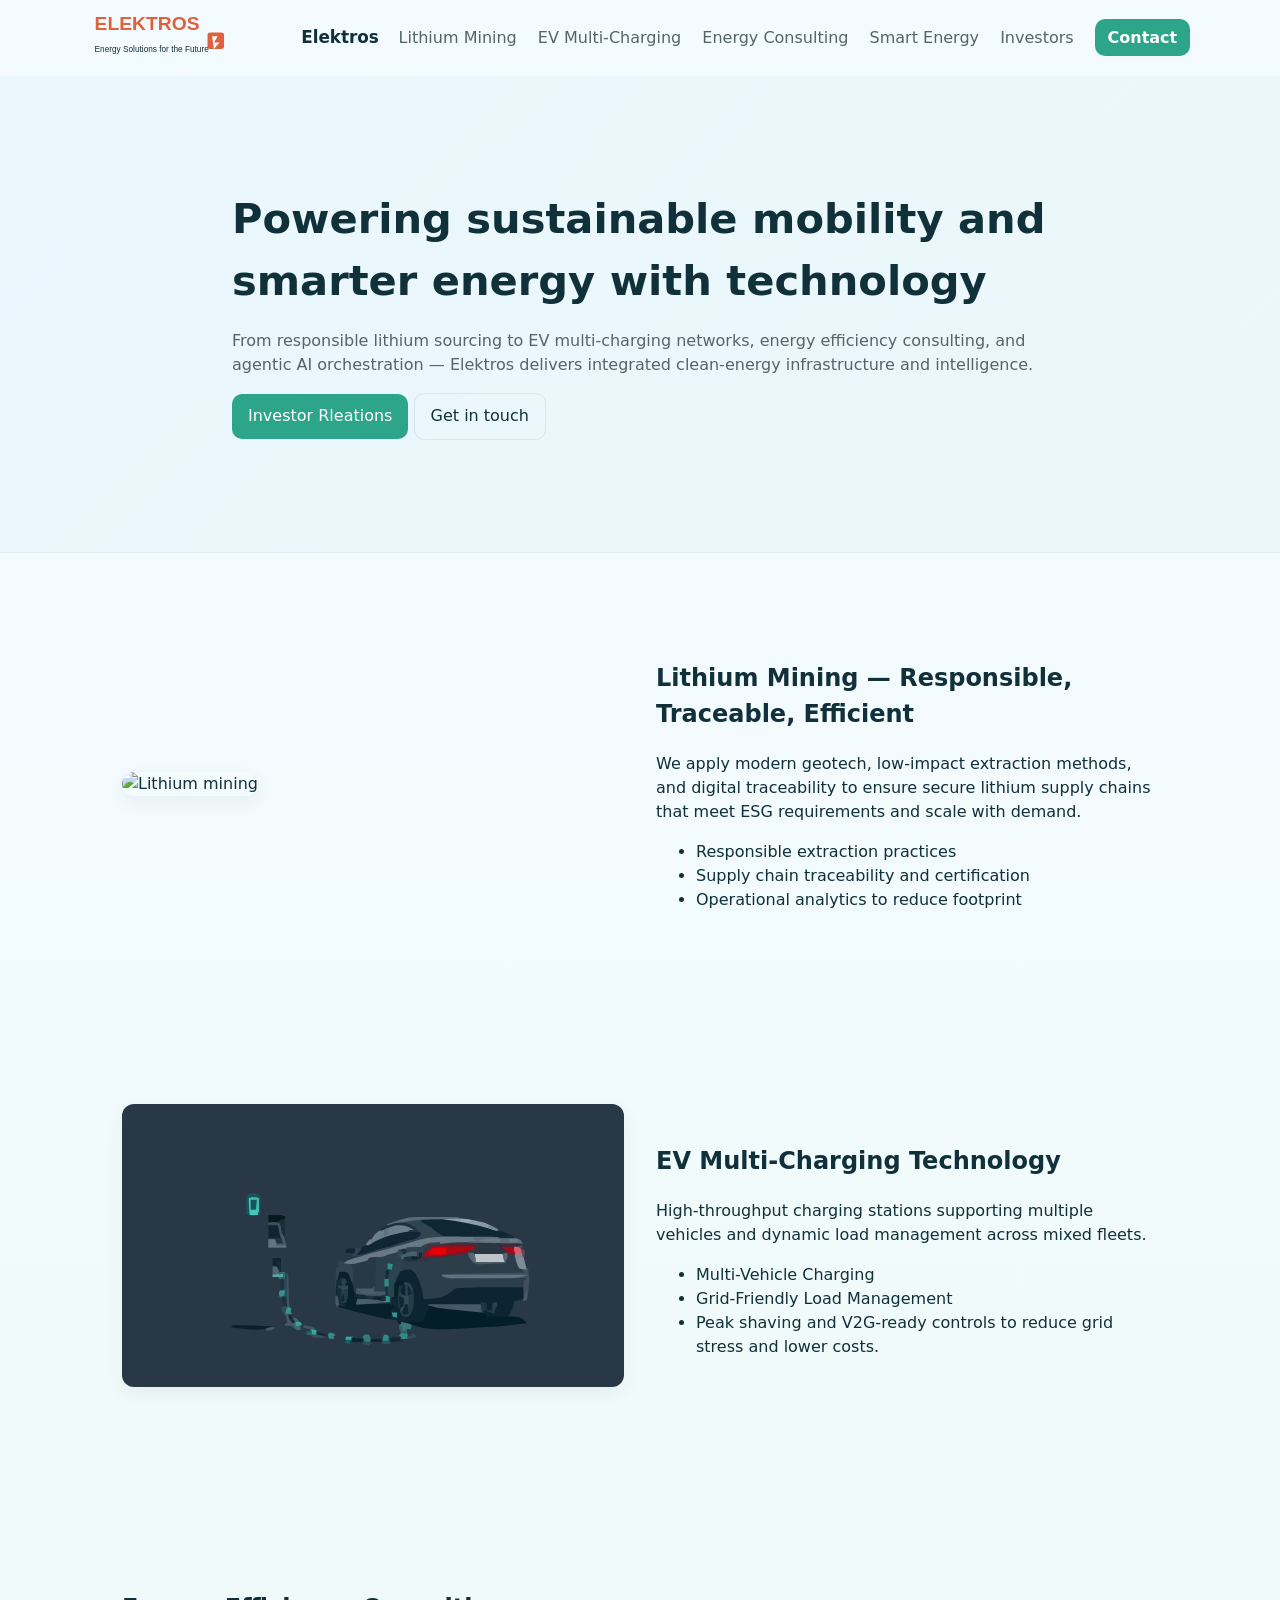
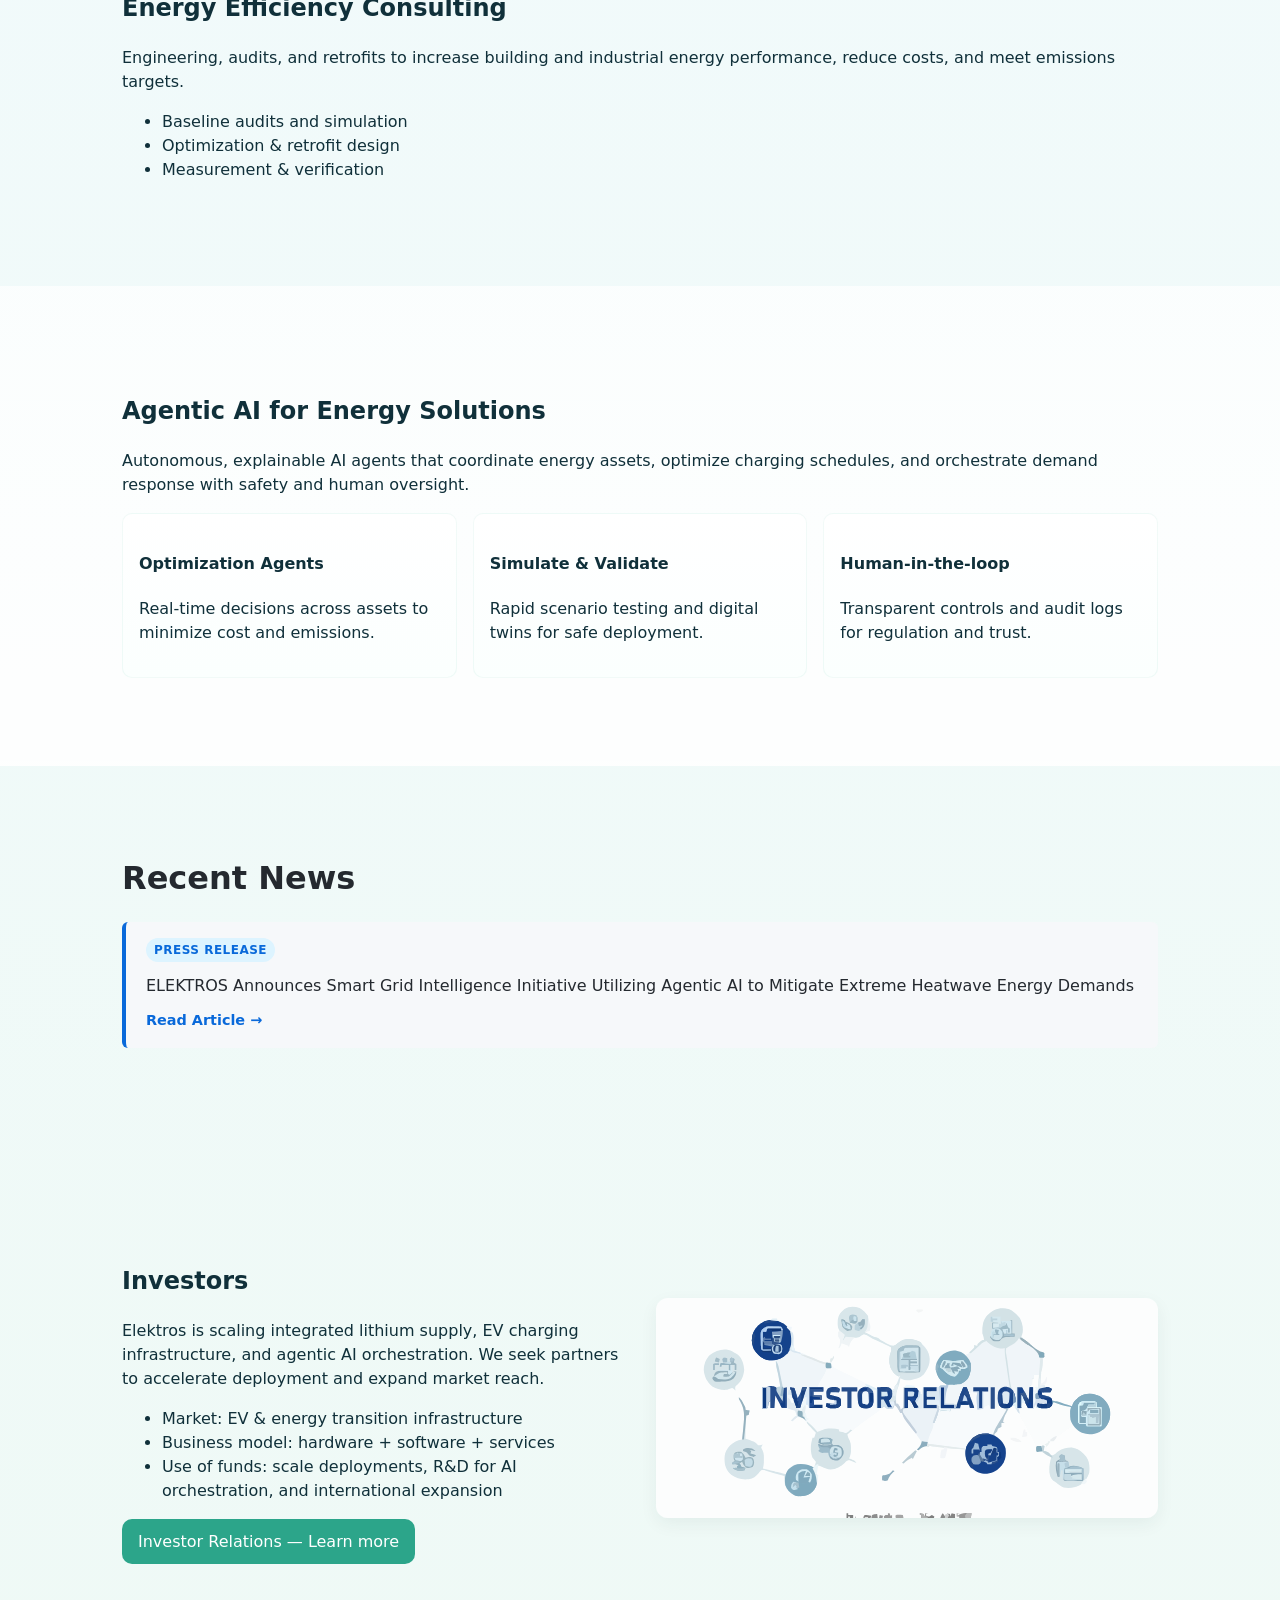
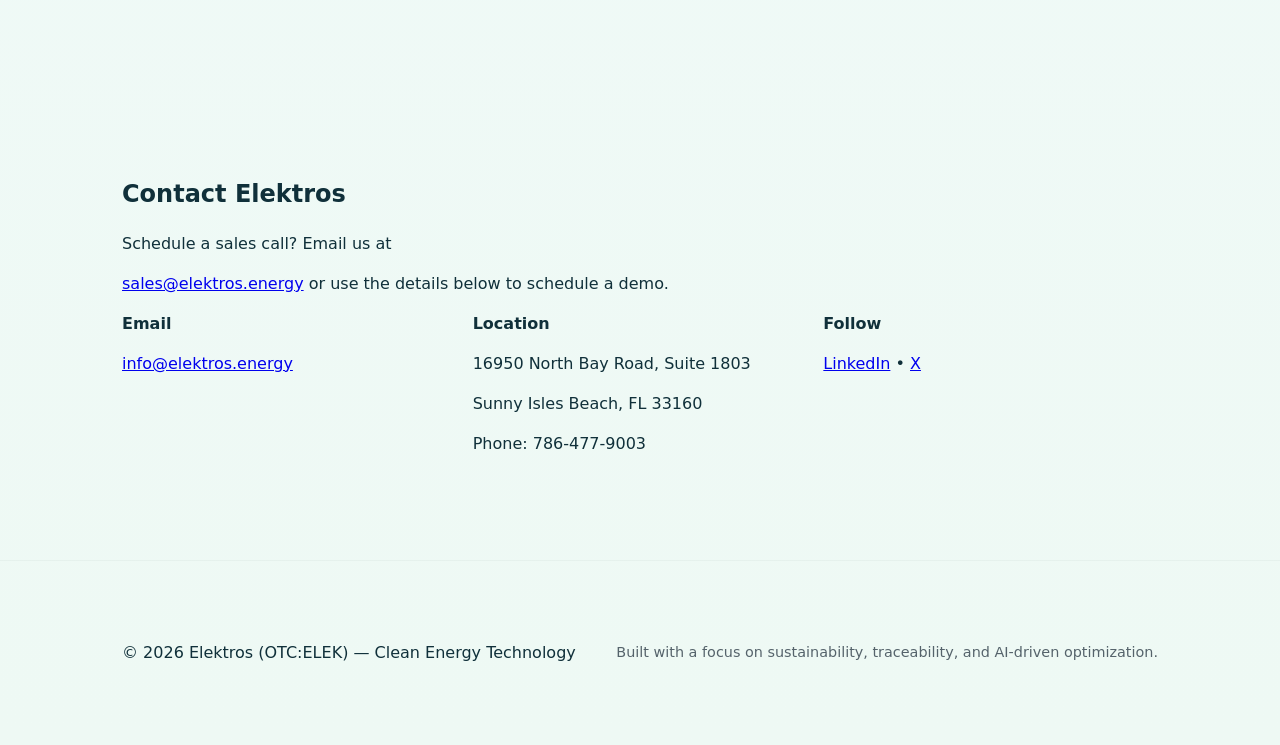
==== commit 976ad52f: "Update press release information in index.html" ====
--- a/index.html
+++ b/index.html
@@ -122,8 +122,8 @@
     
     <div style="display: flex; align-items: center; flex-wrap: wrap; gap: 12px; padding: 16px 20px; background-color: #f6f8fa; border-left: 4px solid #0969da; border-radius: 6px; margin-bottom: 20px;">
       <span style="font-size: 0.75rem; font-weight: 600; text-transform: uppercase; background-color: #ddf4ff; color: #0969da; padding: 3px 8px; border-radius: 12px; letter-spacing: 0.5px;">Press Release</span>
-      <span style="font-weight: 500; color: #24292f; flex-grow: 1;">Sample Press Release</span>
-      <a href="#" target="_blank" rel="noopener noreferrer" style="color: #0969da; text-decoration: none; font-weight: 600; font-size: 0.9rem;">Read Article →</a>
+      <span style="font-weight: 500; color: #24292f; flex-grow: 1;">ELEKTROS Announces Smart Grid Intelligence Initiative Utilizing Agentic AI to Mitigate Extreme Heatwave Energy Demands</span>
+      <a href="https://www.morningstar.com/news/accesswire/1185793msn/elektros-announces-smart-grid-intelligence-initiative-utilizing-agentic-ai-to-mitigate-extreme-heatwave-energy-demands" target="_blank" rel="noopener noreferrer" style="color: #0969da; text-decoration: none; font-weight: 600; font-size: 0.9rem;">Read Article →</a>
     </div>
 
   </div>
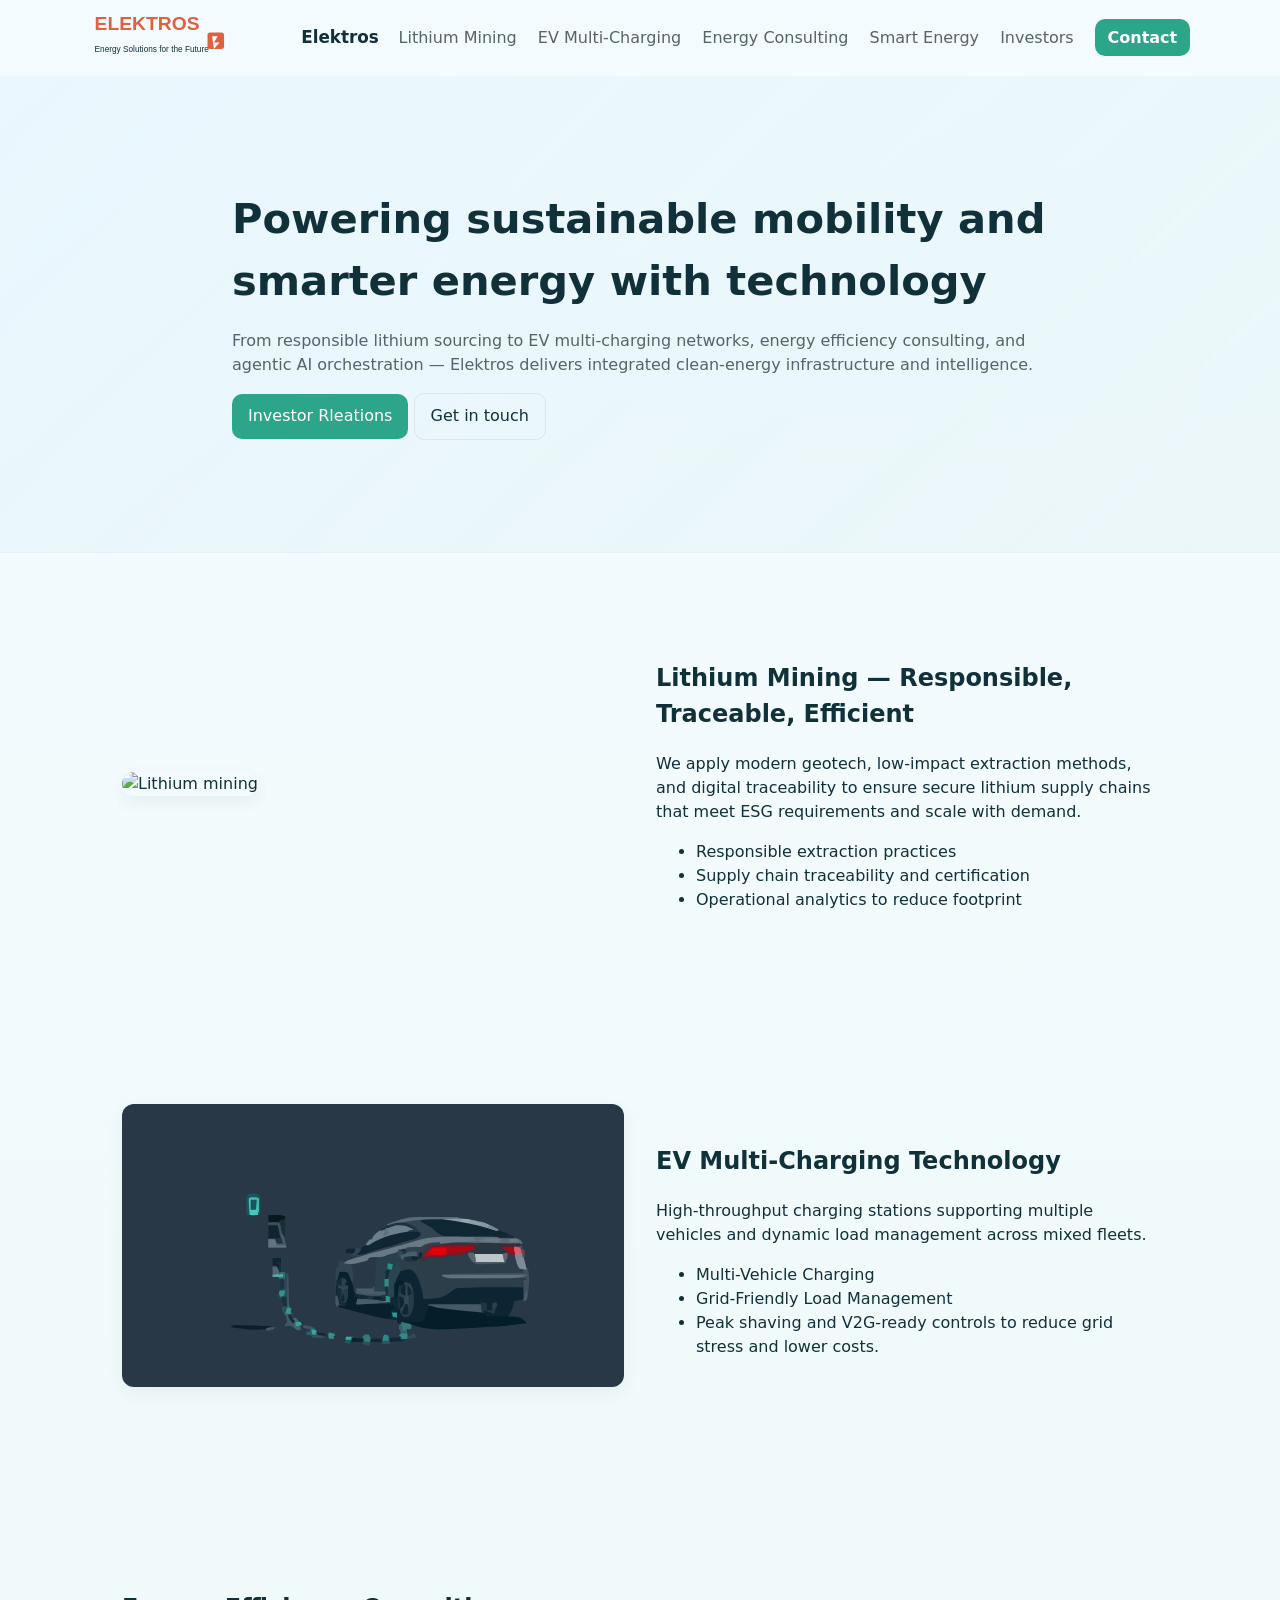
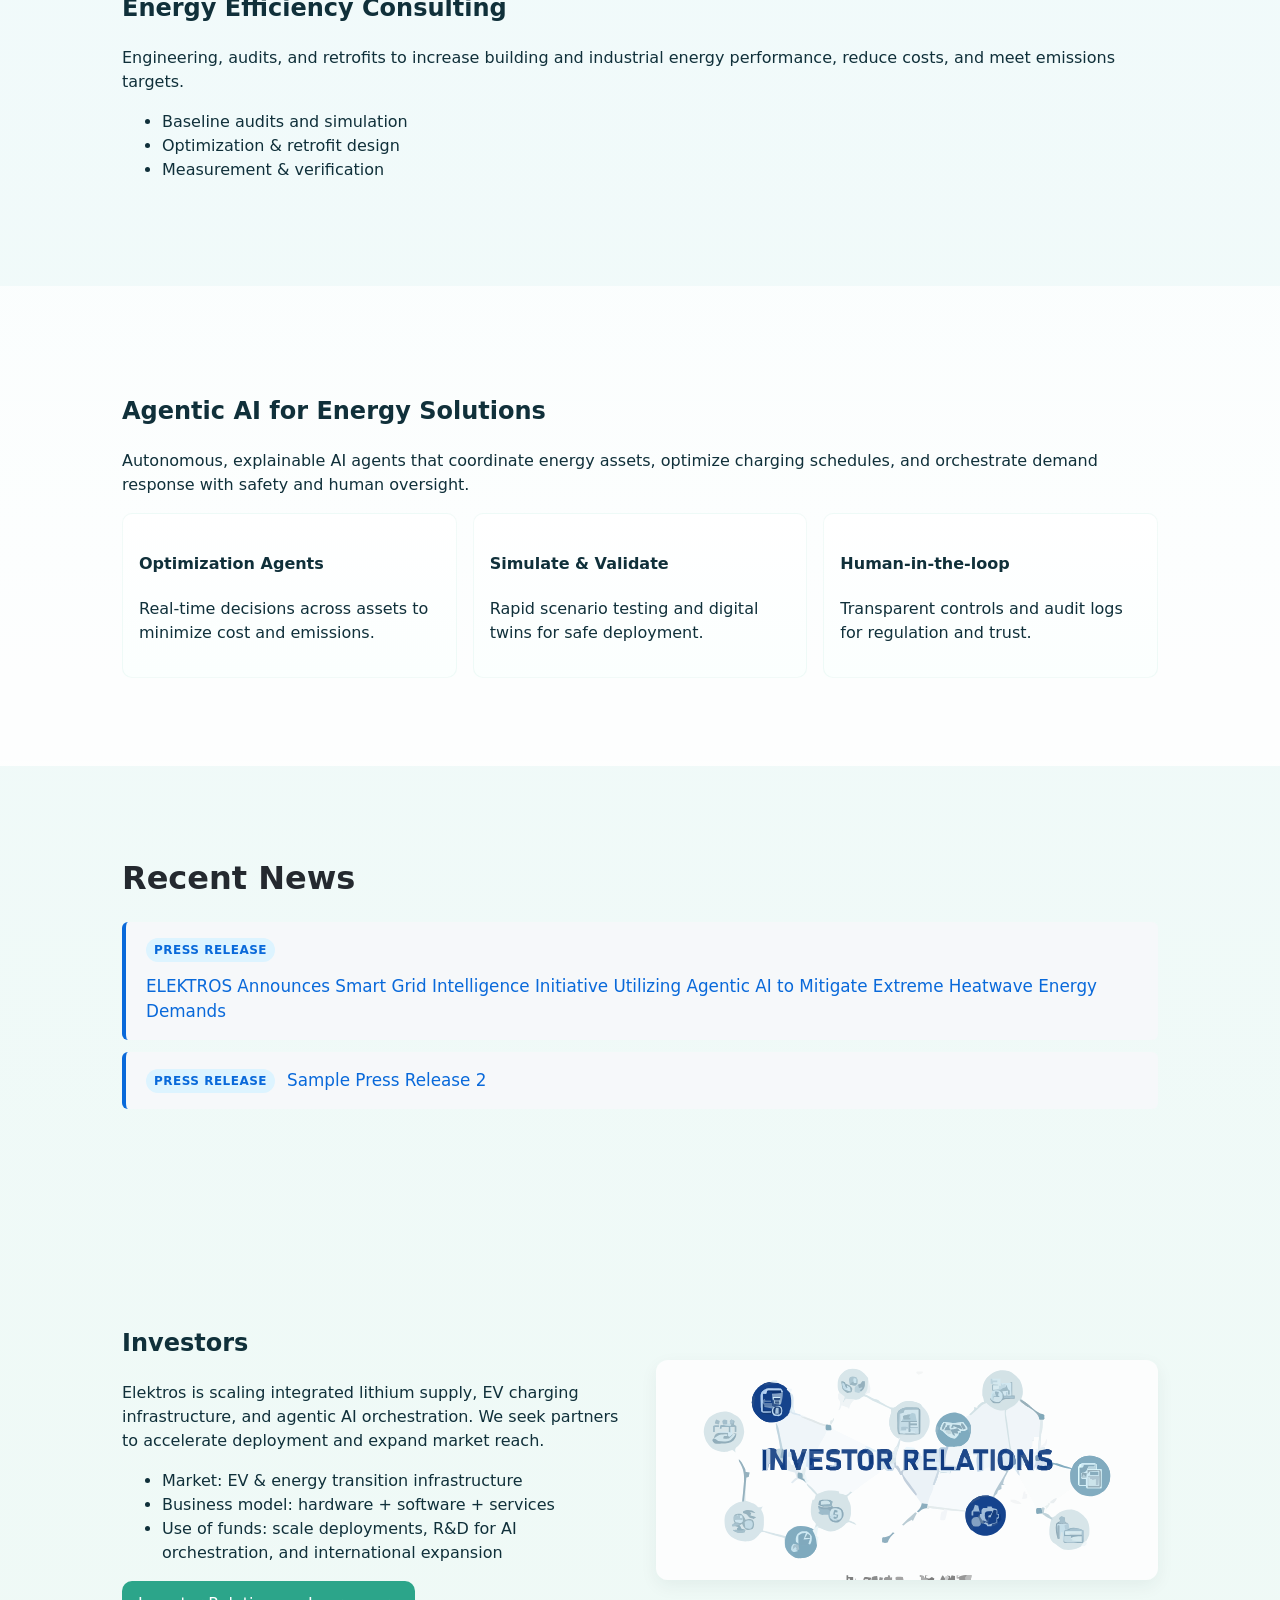
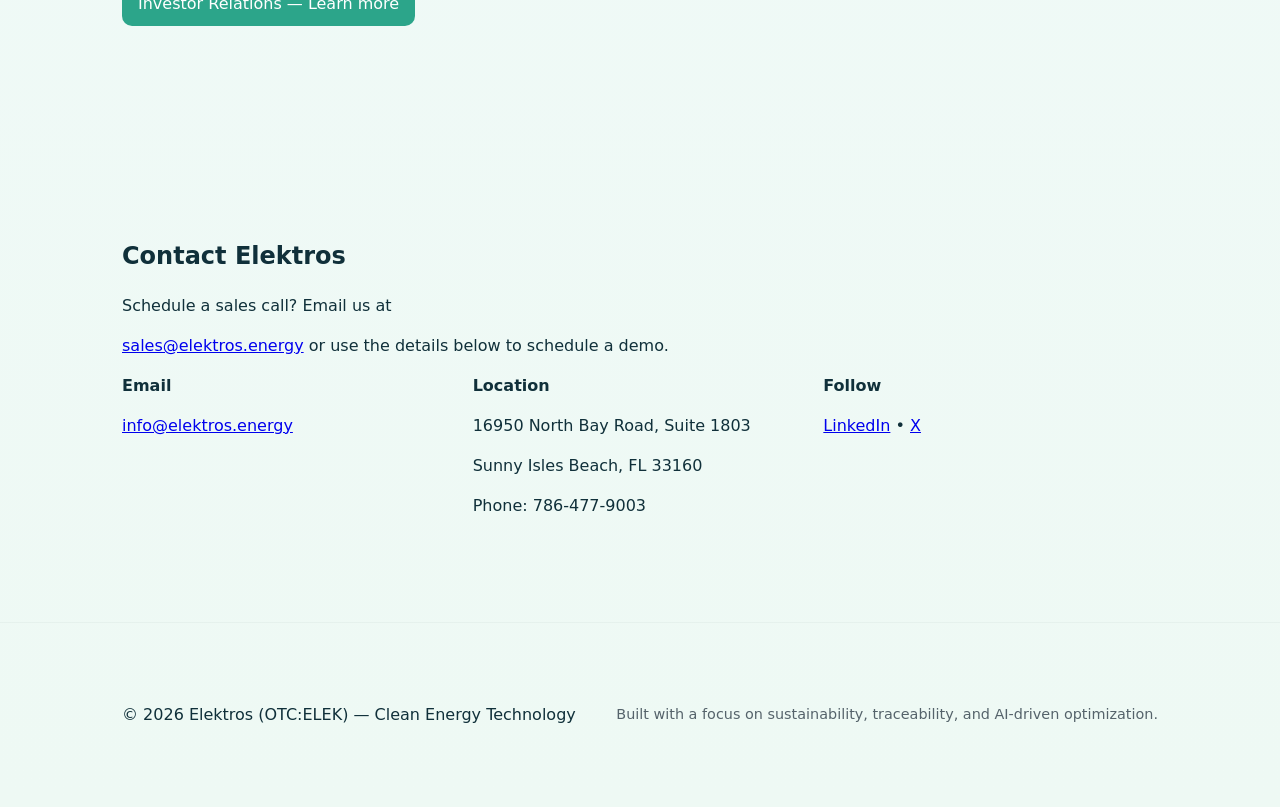
==== commit 76f259e7: "Add recent news section with press release links" ====
--- a/index.html
+++ b/index.html
@@ -120,10 +120,22 @@
     
     <h2 style="margin-top: 0; margin-bottom: 20px; font-size: 2rem; color: #24292f;">Recent News</h2>
     
+    <!-- Row: Agentic AI Initiative -->
+    <div style="display: flex; align-items: center; flex-wrap: wrap; gap: 12px; padding: 16px 20px; background-color: #f6f8fa; border-left: 4px solid #0969da; border-radius: 6px; margin-bottom: 12px;">
+      <span style="font-size: 0.75rem; font-weight: 600; text-transform: uppercase; background-color: #ddf4ff; color: #0969da; padding: 3px 8px; border-radius: 12px; letter-spacing: 0.5px; white-space: nowrap;">Press Release</span>
+      
+      <a href="https://www.morningstar.com/news/accesswire/1185793msn/elektros-announces-smart-grid-intelligence-initiative-utilizing-agentic-ai-to-mitigate-extreme-heatwave-energy-demands" target="_blank" rel="noopener noreferrer" class="news-headline-link" style="font-weight: 500; color: #0969da; text-decoration: none; font-size: 1.05rem; transition: color 0.2s ease-in-out;" onmouseover="this.style.textDecoration='underline'; this.style.color='#0c50a3';" onmouseout="this.style.textDecoration='none'; this.style.color='#0969da';">
+        ELEKTROS Announces Smart Grid Intelligence Initiative Utilizing Agentic AI to Mitigate Extreme Heatwave Energy Demands
+      </a>
+    </div>
+
+    <!-- Row: Insert Press Release -->
     <div style="display: flex; align-items: center; flex-wrap: wrap; gap: 12px; padding: 16px 20px; background-color: #f6f8fa; border-left: 4px solid #0969da; border-radius: 6px; margin-bottom: 20px;">
-      <span style="font-size: 0.75rem; font-weight: 600; text-transform: uppercase; background-color: #ddf4ff; color: #0969da; padding: 3px 8px; border-radius: 12px; letter-spacing: 0.5px;">Press Release</span>
-      <span style="font-weight: 500; color: #24292f; flex-grow: 1;">ELEKTROS Announces Smart Grid Intelligence Initiative Utilizing Agentic AI to Mitigate Extreme Heatwave Energy Demands</span>
-      <a href="https://www.morningstar.com/news/accesswire/1185793msn/elektros-announces-smart-grid-intelligence-initiative-utilizing-agentic-ai-to-mitigate-extreme-heatwave-energy-demands" target="_blank" rel="noopener noreferrer" style="color: #0969da; text-decoration: none; font-weight: 600; font-size: 0.9rem;">Read Article →</a>
+      <span style="font-size: 0.75rem; font-weight: 600; text-transform: uppercase; background-color: #ddf4ff; color: #0969da; padding: 3px 8px; border-radius: 12px; letter-spacing: 0.5px; white-space: nowrap;">Press Release</span>
+      
+      <a href="#" target="_blank" rel="noopener noreferrer" class="news-headline-link" style="font-weight: 500; color: #0969da; text-decoration: none; font-size: 1.05rem; transition: color 0.2s ease-in-out;" onmouseover="this.style.textDecoration='underline'; this.style.color='#0c50a3';" onmouseout="this.style.textDecoration='none'; this.style.color='#0969da';">
+        Sample Press Release 2
+      </a>
     </div>
 
   </div>
